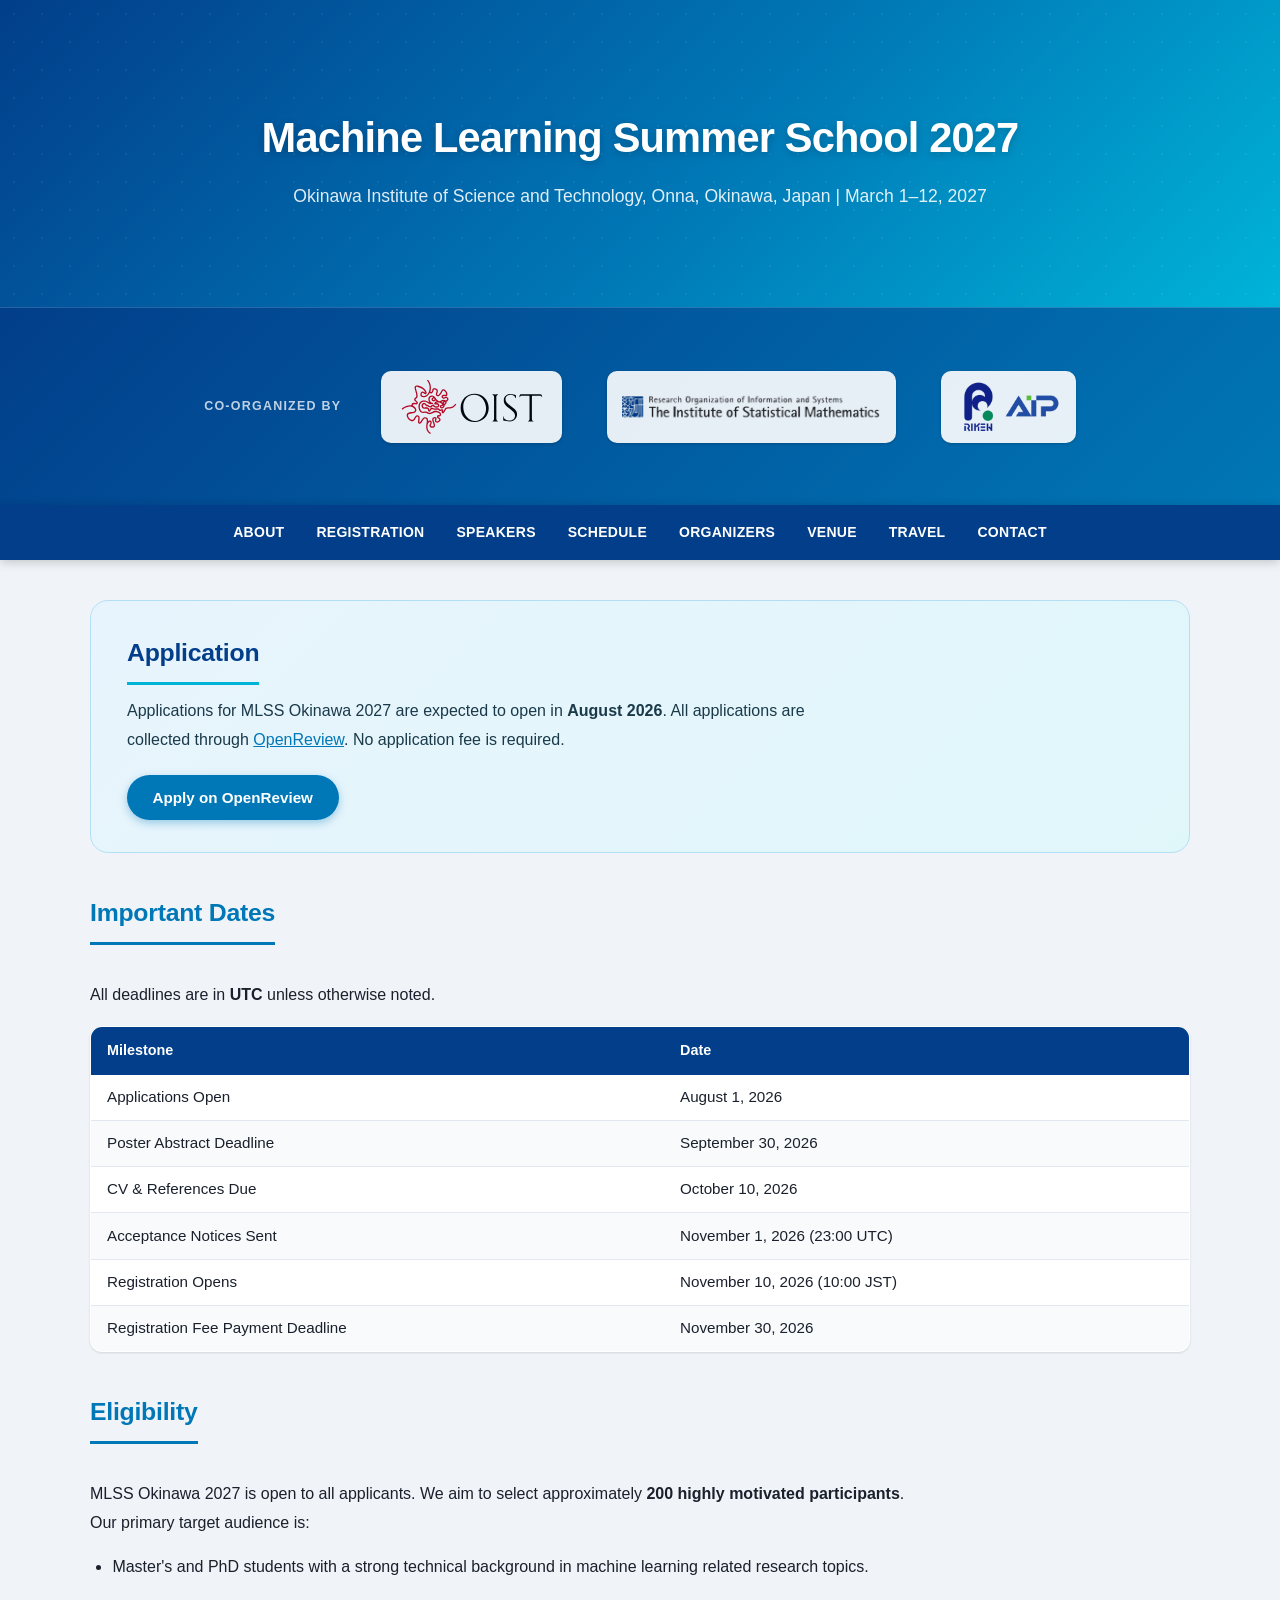
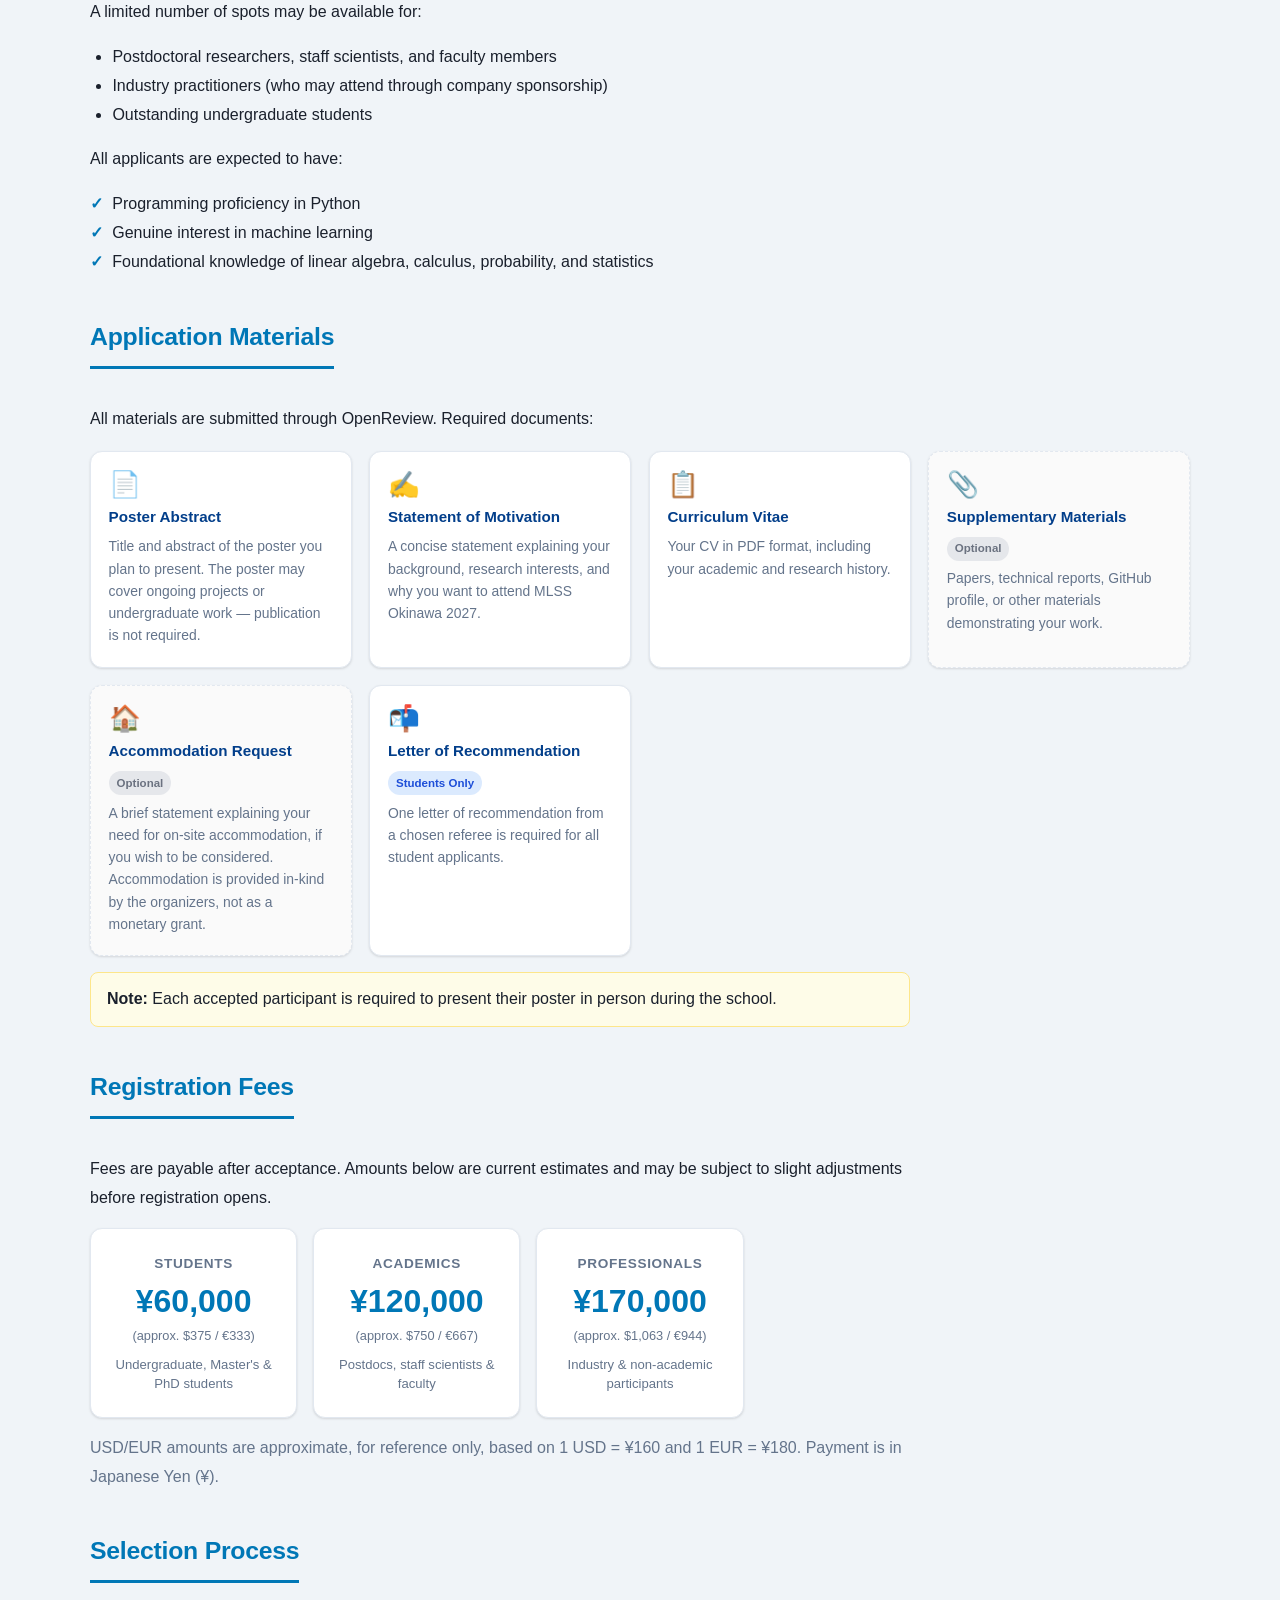
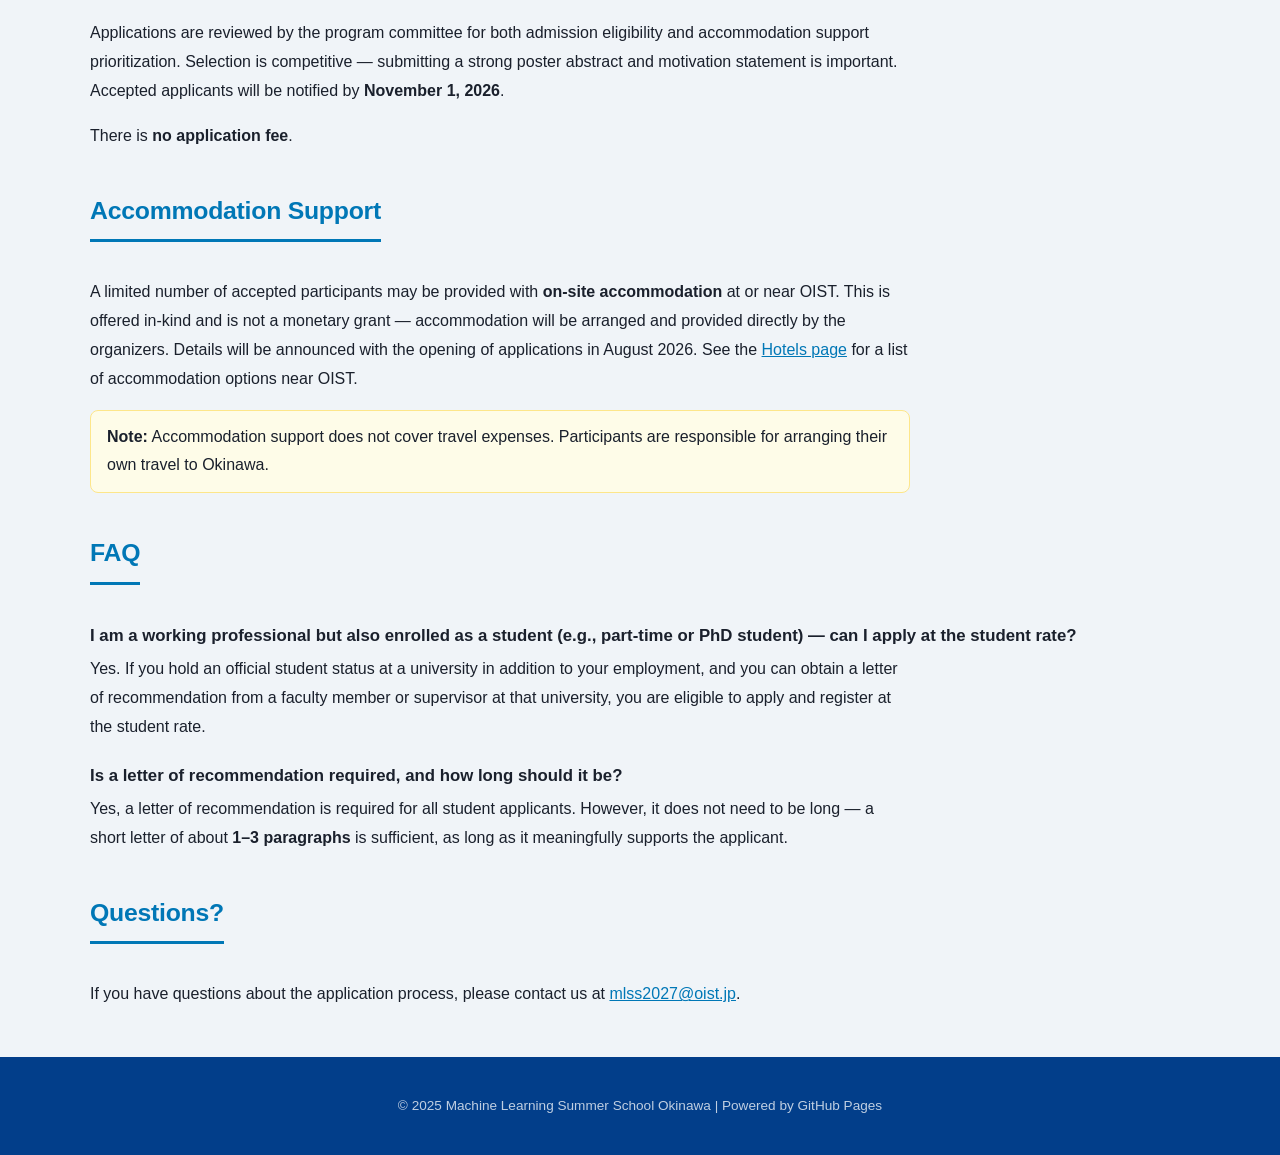
==== application.html @ 157e4ee6 "Link ISM logo/text to English page Point to https://www.ism.ac.jp/index_e.html instead of the JP roo" ====
<!DOCTYPE html>
<html lang="en">
<head>
  <meta charset="UTF-8" />
  <meta name="viewport" content="width=device-width, initial-scale=1.0" />
  <title>Application — Machine Learning Summer School 2027 Okinawa</title>
  <link rel="stylesheet" href="style.css" />
  <link rel="stylesheet" href="application.css" />
  <script defer src="script.js"></script>
</head>
<body>
  <header>
    <div class="container">
      <h1>Machine Learning Summer School 2027</h1>
      <p>Okinawa Institute of Science and Technology, Onna, Okinawa, Japan | March 1–12, 2027</p>
    </div>
  </header>

  <div class="co-org-band">
    <div class="container co-org-inner">
      <span class="co-org-label">Co-organized by</span>
      <div class="co-org-logos">
        <a class="co-org-logo co-org-logo--oist" href="https://www.oist.jp/" target="_blank" rel="noopener noreferrer" aria-label="Okinawa Institute of Science and Technology">
          <span class="co-org-logo-chip">
            <img src="FIG/Logos/OIST-logo-b-RGB.svg" alt="OIST" />
          </span>
        </a>
        <a class="co-org-logo co-org-logo--ism" href="https://www.ism.ac.jp/index_e.html" target="_blank" rel="noopener noreferrer" aria-label="The Institute of Statistical Mathematics">
          <span class="co-org-logo-chip">
            <img src="FIG/Logos/ism-logo-color.png" alt="The Institute of Statistical Mathematics" />
          </span>
        </a>
        <a class="co-org-logo co-org-logo--aip" href="https://aip.riken.jp/?lang=en" target="_blank" rel="noopener noreferrer" aria-label="RIKEN Center for Advanced Intelligence Project">
          <span class="co-org-logo-chip">
            <img src="FIG/Logos/riken-aip-logo-color.jpg" alt="RIKEN AIP" />
          </span>
        </a>
      </div>
    </div>
  </div>

  <nav>
    <div class="nav-inner">
      <ul id="navMenu">
        <li><a href="index.html#about">About</a></li>
        <li><a href="index.html#registration">Registration</a></li>
        <li><a href="index.html#speakers">Speakers</a></li>
        <li><a href="index.html#schedule">Schedule</a></li>
        <li><a href="index.html#organizers">Organizers</a></li>
        <li><a href="index.html#venue">Venue</a></li>
        <li><a href="index.html#travel">Travel</a></li>
        <li><a href="index.html#contact">Contact</a></li>
      </ul>
      <button class="nav-toggle" id="navToggle" aria-label="Toggle navigation" aria-expanded="false">
        <span></span><span></span><span></span>
      </button>
    </div>
  </nav>

  <main>

    <!-- ===== Hero strip ===== -->
    <div class="app-hero container">
      <h2 class="app-page-title">Application</h2>
      <p class="app-subtitle">
        Applications for MLSS Okinawa 2027 are expected to open in <strong>August 2026</strong>.
        All applications are collected through <a href="https://openreview.net/group?id=OIST.jp/2027/MLSS_Okinawa" target="_blank" rel="noopener noreferrer">OpenReview</a>.
        No application fee is required.
      </p>
      <a class="btn-primary"
         href="https://openreview.net/group?id=OIST.jp/2027/MLSS_Okinawa"
         target="_blank" rel="noopener noreferrer">
        Apply on OpenReview
      </a>
    </div>

    <!-- ===== Important Dates ===== -->
    <section class="container app-section">
      <h2>Important Dates</h2>
      <p>All deadlines are in <strong>UTC</strong> unless otherwise noted.</p>
      <table class="app-table">
        <thead>
          <tr><th>Milestone</th><th>Date</th></tr>
        </thead>
        <tbody>
          <tr><td>Applications Open</td><td>August 1, 2026</td></tr>
          <tr><td>Poster Abstract Deadline</td><td>September 30, 2026</td></tr>
          <tr><td>CV &amp; References Due</td><td>October 10, 2026</td></tr>
          <tr><td>Acceptance Notices Sent</td><td>November 1, 2026 (23:00 UTC)</td></tr>
          <tr><td>Registration Opens</td><td>November 10, 2026 (10:00 JST)</td></tr>
          <tr><td>Registration Fee Payment Deadline</td><td>November 30, 2026</td></tr>
        </tbody>
      </table>
    </section>

    <!-- ===== Eligibility ===== -->
    <section class="container app-section">
      <h2>Eligibility</h2>
      <p>
        MLSS Okinawa 2027 is open to all applicants. We aim to select approximately
        <strong>200 highly motivated participants</strong>. Our primary target audience is:
      </p>
      <ul class="app-list">
        <li>Master's and PhD students with a strong technical background in machine learning related research topics.</li>
      </ul>
      <p>
        A limited number of spots may be available for:
      </p>
      <ul class="app-list">
        <li>Postdoctoral researchers, staff scientists, and faculty members</li>
        <li>Industry practitioners (who may attend through company sponsorship)</li>
        <li>Outstanding undergraduate students</li>
      </ul>
      <p>
        All applicants are expected to have:
      </p>
      <ul class="app-list app-list--check">
        <li>Programming proficiency in Python</li>
        <li>Genuine interest in machine learning</li>
        <li>Foundational knowledge of linear algebra, calculus, probability, and statistics</li>
      </ul>
    </section>

    <!-- ===== Required Documents ===== -->
    <section class="container app-section">
      <h2>Application Materials</h2>
      <p>All materials are submitted through OpenReview. Required documents:</p>
      <div class="doc-grid">
        <div class="doc-card">
          <div class="doc-icon">📄</div>
          <h3>Poster Abstract</h3>
          <p>Title and abstract of the poster you plan to present. The poster may cover ongoing projects or undergraduate work — publication is not required.</p>
        </div>
        <div class="doc-card">
          <div class="doc-icon">✍️</div>
          <h3>Statement of Motivation</h3>
          <p>A concise statement explaining your background, research interests, and why you want to attend MLSS Okinawa 2027.</p>
        </div>
        <div class="doc-card">
          <div class="doc-icon">📋</div>
          <h3>Curriculum Vitae</h3>
          <p>Your CV in PDF format, including your academic and research history.</p>
        </div>
        <div class="doc-card doc-card--optional">
          <div class="doc-icon">📎</div>
          <h3>Supplementary Materials <span class="tag-optional">Optional</span></h3>
          <p>Papers, technical reports, GitHub profile, or other materials demonstrating your work.</p>
        </div>
        <div class="doc-card doc-card--optional">
          <div class="doc-icon">🏠</div>
          <h3>Accommodation Request <span class="tag-optional">Optional</span></h3>
          <p>A brief statement explaining your need for on-site accommodation, if you wish to be considered. Accommodation is provided in-kind by the organizers, not as a monetary grant.</p>
        </div>
        <div class="doc-card">
          <div class="doc-icon">📬</div>
          <h3>Letter of Recommendation <span class="tag-student">Students Only</span></h3>
          <p>One letter of recommendation from a chosen referee is required for all student applicants.</p>
        </div>
      </div>
      <p class="app-note">
        <strong>Note:</strong> Each accepted participant is required to present their poster in person during the school.
      </p>
    </section>

    <!-- ===== Registration Fees ===== -->
    <section class="container app-section">
      <h2>Registration Fees</h2>
      <p>Fees are payable after acceptance. Amounts below are current estimates and may be subject to slight adjustments before registration opens.</p>
      <div class="fee-grid">
        <div class="fee-card">
          <div class="fee-category">Students</div>
          <div class="fee-amount">¥60,000</div>
          <div class="fee-approx">(approx. $375 / €333)</div>
          <div class="fee-desc">Undergraduate, Master's &amp; PhD students</div>
        </div>
        <div class="fee-card">
          <div class="fee-category">Academics</div>
          <div class="fee-amount">¥120,000</div>
          <div class="fee-approx">(approx. $750 / €667)</div>
          <div class="fee-desc">Postdocs, staff scientists &amp; faculty</div>
        </div>
        <div class="fee-card">
          <div class="fee-category">Professionals</div>
          <div class="fee-amount">¥170,000</div>
          <div class="fee-approx">(approx. $1,063 / €944)</div>
          <div class="fee-desc">Industry &amp; non-academic participants</div>
        </div>
      </div>
      <p class="fee-note">USD/EUR amounts are approximate, for reference only, based on 1 USD = ¥160 and 1 EUR = ¥180. Payment is in Japanese Yen (¥).</p>
    </section>

    <!-- ===== Selection Process ===== -->
    <section class="container app-section">
      <h2>Selection Process</h2>
      <p>
        Applications are reviewed by the program committee for both admission eligibility and accommodation support prioritization.
        Selection is competitive — submitting a strong poster abstract and motivation statement is important.
        Accepted applicants will be notified by <strong>November 1, 2026</strong>.
      </p>
      <p>
        There is <strong>no application fee</strong>.
      </p>
    </section>

    <!-- ===== Accommodation Support ===== -->
    <section class="container app-section">
      <h2>Accommodation Support</h2>
      <p>
        A limited number of accepted participants may be provided with <strong>on-site accommodation</strong> at or near OIST.
        This is offered in-kind and is not a monetary grant — accommodation will be arranged and provided directly by the organizers.
        Details will be announced with the opening of applications in August 2026.
        See the <a href="hotels.html">Hotels page</a> for a list of accommodation options near OIST.
      </p>
      <p class="app-note">
        <strong>Note:</strong> Accommodation support does not cover travel expenses. Participants are responsible for arranging their own travel to Okinawa.
      </p>
    </section>

    <!-- ===== FAQ ===== -->
    <section class="container app-section">
      <h2>FAQ</h2>
      <div class="faq-item">
        <h3>I am a working professional but also enrolled as a student (e.g., part-time or PhD student) — can I apply at the student rate?</h3>
        <p>
          Yes. If you hold an official student status at a university in addition to your employment, and you can obtain a letter of recommendation from a faculty member or supervisor at that university, you are eligible to apply and register at the student rate.
        </p>
      </div>
      <div class="faq-item">
        <h3>Is a letter of recommendation required, and how long should it be?</h3>
        <p>
          Yes, a letter of recommendation is required for all student applicants. However, it does not need to be long — a short letter of about <strong>1–3 paragraphs</strong> is sufficient, as long as it meaningfully supports the applicant.
        </p>
      </div>
    </section>

    <!-- ===== Contact ===== -->
    <section class="container app-section">
      <h2>Questions?</h2>
      <p>
        If you have questions about the application process, please contact us at
        <a href="mailto:mlss2027@oist.jp">mlss2027@oist.jp</a>.
      </p>
    </section>

  </main>

  <footer>
    <p>© 2025 Machine Learning Summer School Okinawa | Powered by GitHub Pages</p>
  </footer>
</body>
</html>
---- style.css ----
/* =========================
   CSS Custom Properties
   ========================= */
:root {
  --primary:       #0077b6;
  --primary-dark:  #023e8a;
  --primary-light: #00b4d8;
  --accent:        #ade8f4;
  --bg:            #f0f4f8;
  --surface:       #ffffff;
  --text:          #1a202c;
  --text-muted:    #64748b;
  --border:        #e2e8f0;
  --shadow-sm:     0 1px 3px rgba(0,0,0,0.08), 0 1px 2px rgba(0,0,0,0.05);
  --shadow-md:     0 4px 14px rgba(0,0,0,0.10);
  --shadow-lg:     0 12px 32px rgba(0,0,0,0.15);
  --radius-sm:     8px;
  --radius-md:     12px;
  --radius-lg:     18px;
  --nav-h:         52px;
}

/* =========================
   Reset / Base
   ========================= */
*, *::before, *::after { box-sizing: border-box; }

html {
  scroll-behavior: smooth;
  scroll-padding-top: var(--nav-h);
}

body {
  font-family: -apple-system, BlinkMacSystemFont, 'Segoe UI', Roboto,
               'Helvetica Neue', Arial, sans-serif;
  margin: 0;
  background: var(--bg);
  color: var(--text);
  line-height: 1.65;
  font-size: 16px;
}

a { color: var(--primary); }

/* =========================
   Header / Hero
   ========================= */
header {
  background: linear-gradient(135deg, #023e8a 0%, #0077b6 55%, #00b4d8 100%);
  color: white;
  text-align: center;
  padding: 4rem 1.5rem 3.5rem;
  position: relative;
  overflow: hidden;
}

/* subtle dot pattern overlay */
header::before {
  content: '';
  position: absolute;
  inset: 0;
  background-image: radial-gradient(circle, rgba(255,255,255,0.06) 1px, transparent 1px);
  background-size: 28px 28px;
  pointer-events: none;
}

header h1 {
  margin: 0 0 0.6rem;
  font-size: clamp(1.5rem, 4.5vw, 2.6rem);
  font-weight: 800;
  letter-spacing: -0.02em;
  position: relative;
  text-shadow: 0 2px 8px rgba(0,0,0,0.2);
}

header p {
  margin: 0;
  font-size: clamp(0.9rem, 2.2vw, 1.1rem);
  opacity: 0.88;
  position: relative;
  font-weight: 400;
}

/* =========================
   Co-organizer logo band
   ========================= */
.co-org-band {
  background: linear-gradient(135deg, #023e8a 0%, #0077b6 100%);
  padding: 1.4rem 1.5rem;
  border-top: 1px solid rgba(255,255,255,0.15);
}

.co-org-inner {
  display: flex;
  flex-wrap: wrap;
  align-items: center;
  justify-content: center;
  gap: 0.9rem 2.5rem;
}

.co-org-label {
  color: rgba(255,255,255,0.75);
  font-size: 0.78rem;
  text-transform: uppercase;
  letter-spacing: 0.1em;
  font-weight: 700;
  white-space: nowrap;
}

.co-org-logos {
  display: flex;
  align-items: center;
  justify-content: center;
  flex-wrap: wrap;
  gap: 2.2rem 2.8rem;
}

.co-org-logo {
  display: inline-flex;
  align-items: center;
  height: 40px;
  opacity: 0.9;
  transition: opacity 0.2s ease, transform 0.2s ease;
}

.co-org-logo:hover,
.co-org-logo:focus-visible {
  opacity: 1;
  transform: translateY(-2px);
}

.co-org-logo img {
  height: 100%;
  width: auto;
  display: block;
  object-fit: contain;
  filter: drop-shadow(0 1px 2px rgba(0,0,0,0.15));
}

.co-org-logo--oist,
.co-org-logo--ism,
.co-org-logo--aip {
  height: 72px;
}

/* Full-color logos sit on a white chip so they read cleanly against the blue band */
.co-org-logo-chip {
  display: inline-flex;
  align-items: center;
  justify-content: center;
  height: 100%;
  background: #fff;
  border-radius: 10px;
  padding: 6px 14px;
  box-shadow: 0 1px 3px rgba(0,0,0,0.2);
}

.co-org-logo-chip img {
  filter: none;
}

@media (max-width: 640px) {
  .co-org-inner {
    flex-direction: column;
    gap: 0.7rem;
  }
  .co-org-logos {
    width: 100%;
    gap: 1.4rem 1.8rem;
  }
}

/* =========================
   Navigation
   ========================= */
nav {
  background: var(--primary-dark);
  position: sticky;
  top: 0;
  z-index: 200;
  box-shadow: 0 2px 10px rgba(0,0,0,0.2);
  min-height: var(--nav-h);
}

.nav-inner {
  display: flex;
  align-items: center;
  justify-content: center;
  max-width: 1100px;
  margin: 0 auto;
  padding: 0 1rem;
  position: relative;
  min-height: var(--nav-h);
}

nav ul {
  list-style: none;
  padding: 0;
  margin: 0;
  display: flex;
  gap: 0;
}

nav ul li a {
  display: block;
  color: white;
  text-decoration: none;
  font-weight: 600;
  font-size: 0.875rem;
  padding: 1rem 1rem;
  letter-spacing: 0.02em;
  transition: background 0.15s, color 0.15s;
  text-transform: uppercase;
}

nav ul li a:hover {
  background: rgba(255,255,255,0.12);
  color: var(--accent);
}

/* --- Hamburger button --- */
.nav-toggle {
  display: none;
  background: none;
  border: none;
  cursor: pointer;
  padding: 0.6rem 0.5rem;
  position: absolute;
  right: 1rem;
  top: 50%;
  transform: translateY(-50%);
  gap: 5px;
  flex-direction: column;
  align-items: center;
}

.nav-toggle span {
  display: block;
  width: 23px;
  height: 2px;
  background: white;
  border-radius: 2px;
  transition: transform 0.28s ease, opacity 0.2s ease;
}

.nav-toggle span + span { margin-top: 5px; }

.nav-toggle.open span:nth-child(1) { transform: translateY(7px) rotate(45deg); }
.nav-toggle.open span:nth-child(2) { opacity: 0; transform: scaleX(0); }
.nav-toggle.open span:nth-child(3) { transform: translateY(-7px) rotate(-45deg); }

/* =========================
   Container
   ========================= */
.container {
  max-width: 1100px;
  width: 92%;
  margin: 2.5rem auto;
}

/* =========================
   Section Headings
   ========================= */
h2 {
  color: var(--primary);
  font-size: 1.55rem;
  font-weight: 800;
  margin: 0 0 1.25rem;
  padding-bottom: 0.5rem;
  border-bottom: 3px solid var(--primary);
  display: inline-block;
  letter-spacing: -0.01em;
}

/* =========================
   About section
   ========================= */
#about p {
  font-size: 1rem;
  line-height: 1.8;
  max-width: 820px;
  color: var(--text);
}

/* --- YouTube embed --- */
.yt-embed {
  text-align: center;
  margin: 1.75rem 0 0.5rem;
}

.yt-embed a {
  display: inline-block;
  position: relative;
  max-width: 480px;
  width: 100%;
  border-radius: var(--radius-md);
  overflow: hidden;
  box-shadow: var(--shadow-md);
  transition: transform 0.2s ease, box-shadow 0.2s ease;
  text-decoration: none;
}

.yt-embed a:hover {
  transform: scale(1.025);
  box-shadow: var(--shadow-lg);
}

.yt-embed img {
  width: 100%;
  height: auto;
  display: block;
}

.yt-play-btn {
  position: absolute;
  left: 50%;
  top: 50%;
  transform: translate(-50%, -50%);
  width: 72px;
  height: 52px;
  border-radius: 14px;
  background: rgba(0,0,0,0.68);
  display: flex;
  align-items: center;
  justify-content: center;
  transition: background 0.18s;
}

.yt-embed a:hover .yt-play-btn { background: #e00; }

.yt-play-icon {
  width: 0;
  height: 0;
  border-left: 18px solid white;
  border-top: 12px solid transparent;
  border-bottom: 12px solid transparent;
  margin-left: 4px;
}

/* =========================
   Registration
   ========================= */
#registration {
  background: linear-gradient(135deg, #e8f4fd, #e0f7fa);
  border-radius: var(--radius-lg);
  padding: 2rem 2.25rem;
  border: 1px solid #b3dff5;
}

#registration h2 {
  color: var(--primary-dark);
  border-color: var(--primary-light);
}

#registration p {
  font-size: 1rem;
  color: #1a3a4a;
  max-width: 680px;
  margin: 0 0 1.1rem;
}

.btn-primary {
  display: inline-block;
  background: var(--primary);
  color: white;
  text-decoration: none;
  padding: 0.65rem 1.6rem;
  border-radius: 999px;
  font-weight: 700;
  font-size: 0.95rem;
  transition: background 0.15s, transform 0.15s, box-shadow 0.15s;
  box-shadow: 0 3px 8px rgba(0,119,182,0.35);
}

.btn-primary:hover {
  background: var(--primary-dark);
  transform: translateY(-2px);
  box-shadow: 0 6px 16px rgba(0,119,182,0.4);
  color: white;
}

/* =========================
   Speaker / Organizer Cards
   ========================= */
.grid {
  display: grid;
  grid-template-columns: repeat(auto-fill, minmax(175px, 1fr));
  gap: 1.25rem;
}

.card {
  background: var(--surface);
  border-radius: var(--radius-md);
  box-shadow: var(--shadow-sm);
  padding: 1.35rem 0.9rem 1.1rem;
  text-align: center;
  display: flex;
  flex-direction: column;
  align-items: center;
  gap: 0.45rem;
  border: 1px solid var(--border);
  transition: transform 0.2s ease, box-shadow 0.2s ease;
}

.card:hover {
  transform: translateY(-5px);
  box-shadow: var(--shadow-md);
}

.card img {
  width: 110px;
  height: 110px;
  object-fit: cover;
  border-radius: 50%;
  border: 3px solid var(--accent);
  box-shadow: 0 2px 8px rgba(0,119,182,0.18);
}

.card h3 {
  margin: 0.25rem 0 0;
  font-size: 0.92rem;
  font-weight: 700;
  line-height: 1.3;
}

.card h3 a {
  color: var(--primary);
  text-decoration: none;
}

.card h3 a:hover { text-decoration: underline; }

.card p {
  margin: 0;
  font-size: 0.8rem;
  color: var(--text-muted);
  line-height: 1.4;
}

/* =========================
   Venue / Contact
   ========================= */
#venue p, #contact p { font-size: 1rem; line-height: 1.8; }
#venue a, #contact a  { color: var(--primary); font-weight: 600; }

/* =========================
   Travel Section
   ========================= */
#travel h3 {
  color: var(--primary-dark);
  font-size: 1.1rem;
  font-weight: 700;
  margin: 1.75rem 0 0.5rem;
}

#travel p, #travel ul, #travel li {
  font-size: 1rem;
  line-height: 1.8;
}

#travel ul {
  padding-left: 1.4rem;
  margin: 0.5rem 0 0;
}

.map-wrap {
  margin: 1rem 0 1.5rem;
  border-radius: var(--radius-md);
  overflow: hidden;
  box-shadow: var(--shadow-md);
  border: 1px solid var(--border);
}

.travel-img {
  display: block;
  max-width: 560px;
  width: 100%;
  border-radius: var(--radius-md);
  box-shadow: var(--shadow-sm);
  margin: 1rem auto;
}

.travel-img--small {
  max-width: 280px;
  margin: 1rem 0;
}

.travel-img-grid {
  display: grid;
  grid-template-columns: repeat(2, 1fr);
  gap: 1rem;
  margin: 1rem 0 1.5rem;
  max-width: 720px;
}

.travel-img-grid figure {
  margin: 0;
  border-radius: var(--radius-md);
  overflow: hidden;
  box-shadow: var(--shadow-sm);
  border: 1px solid var(--border);
  background: var(--surface);
}

.travel-img-grid figure img {
  width: 100%;
  height: 180px;
  object-fit: cover;
  display: block;
}

.travel-img-grid figcaption {
  padding: 0.45rem 0.75rem;
  font-size: 0.82rem;
  color: var(--text-muted);
  font-weight: 600;
  text-align: center;
}

@media (max-width: 768px) {
  .travel-img-grid { grid-template-columns: repeat(2, 1fr); }
  .travel-img--small { max-width: 100%; }
  .travel-img { max-width: 100%; }
}

@media (max-width: 480px) {
  .travel-img-grid { grid-template-columns: 1fr; }
}

/* =========================
   Footer
   ========================= */
footer {
  text-align: center;
  padding: 1.5rem 1rem;
  background: var(--primary-dark);
  color: rgba(255,255,255,0.75);
  font-size: 0.85rem;
  margin-top: 3rem;
}

/* =========================
   Schedule Table
   ========================= */
.schedule-wrap {
  margin-top: 1.25rem;
  background: white;
  border-radius: var(--radius-md);
  box-shadow: var(--shadow-sm);
  overflow: auto;
  border: 1px solid var(--border);
}

.schedule-table {
  border-collapse: separate;
  border-spacing: 0;
  min-width: 1100px;
  width: max-content;
  background: #fff;
}

.schedule-table thead th {
  position: sticky;
  top: 0;
  z-index: 3;
  background: #f1f5f9;
  border-bottom: 2px solid var(--border);
  padding: 10px 12px;
  font-size: 13px;
  font-weight: 800;
  white-space: nowrap;
  text-align: left;
  color: var(--primary-dark);
}

.schedule-table thead th:first-child {
  left: 0;
  z-index: 4;
  border-right: 1px solid var(--border);
}

.schedule-table tbody th.time {
  position: sticky;
  left: 0;
  z-index: 2;
  background: #f8fafc;
  border-right: 1px solid var(--border);
  border-bottom: 1px solid var(--border);
  padding: 10px 12px;
  font-size: 12px;
  font-weight: 700;
  color: var(--text-muted);
  white-space: nowrap;
  text-align: left;
}

.schedule-table td {
  border-bottom: 1px solid var(--border);
  border-right: 1px solid var(--border);
  padding: 8px;
  vertical-align: top;
  background: #f9fafb;
  min-width: 210px;
  max-width: 210px;
}

.schedule-table tr td:last-child,
.schedule-table thead tr th:last-child { border-right: none; }

/* Session box */
.session {
  border-radius: var(--radius-sm);
  padding: 10px;
  background: var(--surface);
  border: 1px solid var(--border);
  cursor: pointer;
  transition: transform 0.08s ease, box-shadow 0.08s ease;
  min-height: 64px;
  display: flex;
  flex-direction: column;
  gap: 4px;
}

.session:hover {
  transform: translateY(-2px);
  box-shadow: 0 5px 14px rgba(0,0,0,0.09);
}

.session .speaker {
  margin: 0;
  font-size: 13px;
  font-weight: 800;
  line-height: 1.25;
  color: var(--primary-dark);
}

.session .title {
  margin: 0;
  font-size: 12px;
  line-height: 1.35;
  color: var(--text-muted);
}

.session .hint {
  margin-top: 5px;
  font-size: 11px;
  color: var(--primary-light);
  font-style: italic;
}

.session.break {
  background: #eff6ff;
  border-color: #bfdbfe;
  cursor: default;
  box-shadow: none;
}
.session.break:hover { transform: none; box-shadow: none; }

.session.event {
  background: #fefce8;
  border-color: #fde68a;
}

.session.empty {
  background: #f9fafb;
  border: 1px solid #f1f5f9;
  box-shadow: none;
  cursor: default;
  display: flex;
  align-items: center;
  justify-content: center;
  font-weight: 600;
  font-size: 0.82rem;
  color: var(--text-muted);
}
.session.empty:hover { transform: none; box-shadow: none; }

/* =========================
   Modal
   ========================= */
.modal-backdrop {
  position: fixed;
  inset: 0;
  background: rgba(0,0,0,0.5);
  display: none;
  align-items: center;
  justify-content: center;
  padding: 16px;
  z-index: 9999;
}

.modal {
  width: min(820px, 100%);
  background: white;
  border-radius: var(--radius-lg);
  box-shadow: var(--shadow-lg);
  overflow: hidden;
}

.modal-header {
  padding: 16px 20px;
  border-bottom: 1px solid var(--border);
  background: #f8fafc;
  display: flex;
  justify-content: space-between;
  gap: 12px;
  align-items: flex-start;
}

.modal-title {
  margin: 0;
  font-size: 15px;
  font-weight: 800;
  color: var(--primary-dark);
}

.modal-sub {
  margin: 5px 0 0;
  font-size: 12px;
  color: var(--text-muted);
}

.modal-close {
  border: 1px solid var(--border);
  background: white;
  border-radius: 999px;
  padding: 6px 14px;
  cursor: pointer;
  font-weight: 700;
  font-size: 13px;
  color: var(--text);
  transition: background 0.15s;
  white-space: nowrap;
  flex-shrink: 0;
}
.modal-close:hover { background: #f3f4f6; }

.modal-body {
  padding: 18px 20px 24px;
  font-size: 14px;
  line-height: 1.8;
  white-space: pre-wrap;
  color: #222;
}

/* =========================
   Mobile (≤768px)
   ========================= */
@media (max-width: 768px) {
  header { padding: 2.75rem 1.25rem 2.25rem; }

  /* show hamburger */
  .nav-toggle { display: flex; }

  .nav-inner { justify-content: flex-start; }

  nav ul {
    display: none;
    flex-direction: column;
    width: 100%;
    background: var(--primary-dark);
    border-top: 1px solid rgba(255,255,255,0.12);
    padding: 0.4rem 0;
  }

  nav ul.open { display: flex; }

  nav ul li a {
    padding: 0.9rem 1.5rem;
    font-size: 0.95rem;
    text-transform: none;
  }

  .container { width: 95%; margin: 1.75rem auto; }

  .grid { grid-template-columns: repeat(2, 1fr); gap: 0.75rem; }

  .card { padding: 1rem 0.6rem 0.85rem; }
  .card img { width: 80px; height: 80px; }
  .card h3 { font-size: 0.82rem; }
  .card p  { font-size: 0.72rem; }

  #registration { padding: 1.5rem 1.25rem; }

  h2 { font-size: 1.3rem; }

  .schedule-table td { min-width: 160px; max-width: 160px; }
}

@media (max-width: 420px) {
  .grid { grid-template-columns: repeat(2, 1fr); gap: 0.6rem; }
  .card img { width: 70px; height: 70px; }
}

/* =========================
   Scam Warning Banner
   ========================= */
.scam-warning {
  display: flex;
  gap: 1rem;
  align-items: flex-start;
  background: #fff5f5;
  border: 2px solid #e53e3e;
  border-left: 6px solid #e53e3e;
  border-radius: var(--radius-sm);
  padding: 1.1rem 1.3rem;
  margin: 1.5rem 0 2rem;
}
.scam-warning__icon {
  font-size: 1.6rem;
  line-height: 1;
  flex-shrink: 0;
}
.scam-warning__body strong {
  display: block;
  color: #c53030;
  font-size: 1rem;
  margin-bottom: 0.35rem;
}
.scam-warning__body p {
  margin: 0;
  color: #2d3748;
  font-size: 0.92rem;
  line-height: 1.6;
}
---- application.css ----
/* =========================
   Application Page Styles
   ========================= */

/* Hero strip */
.app-hero {
  background: linear-gradient(135deg, #e8f4fd, #e0f7fa);
  border-radius: var(--radius-lg);
  padding: 2rem 2.25rem;
  border: 1px solid #b3dff5;
  margin-top: 2.5rem;
}

.app-page-title {
  color: var(--primary-dark);
  border-color: var(--primary-light);
  margin-bottom: 0.75rem;
}

.app-subtitle {
  font-size: 1rem;
  color: #1a3a4a;
  max-width: 720px;
  margin: 0 0 1.25rem;
  line-height: 1.8;
}

/* Section spacing */
.app-section {
  margin-top: 2.5rem;
}

.app-section p {
  font-size: 1rem;
  line-height: 1.8;
  max-width: 820px;
}

/* Lists */
.app-list {
  font-size: 1rem;
  line-height: 1.8;
  padding-left: 1.4rem;
  margin: 0.4rem 0 0.9rem;
}

.app-list--check {
  list-style: none;
  padding-left: 0;
}

.app-list--check li::before {
  content: "✓ ";
  color: var(--primary);
  font-weight: 700;
  margin-right: 0.3rem;
}

/* Dates table */
.app-table {
  width: 100%;
  border-collapse: collapse;
  margin-top: 1rem;
  background: var(--surface);
  border-radius: var(--radius-md);
  overflow: hidden;
  box-shadow: var(--shadow-sm);
  border: 1px solid var(--border);
}

.app-table thead th {
  background: var(--primary-dark);
  color: white;
  padding: 0.75rem 1rem;
  text-align: left;
  font-size: 0.9rem;
  font-weight: 700;
}

.app-table tbody tr:nth-child(even) td {
  background: #f8fafc;
}

.app-table tbody td {
  padding: 0.7rem 1rem;
  font-size: 0.95rem;
  border-bottom: 1px solid var(--border);
  line-height: 1.5;
}

.app-table tbody tr:last-child td {
  border-bottom: none;
}

/* Document cards */
.doc-grid {
  display: grid;
  grid-template-columns: repeat(auto-fill, minmax(260px, 1fr));
  gap: 1.1rem;
  margin: 1.1rem 0 1rem;
}

.doc-card {
  background: var(--surface);
  border: 1px solid var(--border);
  border-radius: var(--radius-md);
  padding: 1.25rem 1.1rem;
  box-shadow: var(--shadow-sm);
  display: flex;
  flex-direction: column;
  gap: 0.4rem;
}

.doc-card--optional {
  border-style: dashed;
  background: #fafafa;
}

.doc-icon {
  font-size: 1.6rem;
  line-height: 1;
}

.doc-card h3 {
  margin: 0;
  font-size: 0.95rem;
  font-weight: 700;
  color: var(--primary-dark);
  display: flex;
  align-items: center;
  gap: 0.5rem;
  flex-wrap: wrap;
}

.doc-card p {
  margin: 0;
  font-size: 0.87rem;
  color: var(--text-muted);
  line-height: 1.6;
}

.tag-optional,
.tag-student {
  font-size: 0.72rem;
  font-weight: 700;
  padding: 0.15rem 0.5rem;
  border-radius: 999px;
  white-space: nowrap;
}

.tag-optional {
  background: #e5e7eb;
  color: #6b7280;
}

.tag-student {
  background: #dbeafe;
  color: #1d4ed8;
}

/* FAQ */
.faq-item {
  margin-bottom: 1.25rem;
}

.faq-item h3 {
  font-size: 1.05rem;
  margin-bottom: 0.35rem;
}

.faq-item p {
  font-size: 1rem;
  line-height: 1.8;
  max-width: 820px;
  margin: 0;
}

/* Note callout */
.app-note {
  background: #fefce8;
  border: 1px solid #fde68a;
  border-radius: var(--radius-sm);
  padding: 0.75rem 1rem;
  font-size: 0.9rem;
  line-height: 1.6;
  margin-top: 0.5rem;
}

/* Fee cards */
.fee-grid {
  display: grid;
  grid-template-columns: repeat(auto-fill, minmax(200px, 1fr));
  gap: 1rem;
  margin: 1rem 0;
}

.fee-card {
  background: var(--surface);
  border: 1px solid var(--border);
  border-radius: var(--radius-md);
  padding: 1.5rem 1rem;
  text-align: center;
  box-shadow: var(--shadow-sm);
  transition: transform 0.2s ease, box-shadow 0.2s ease;
}

.fee-card:hover {
  transform: translateY(-4px);
  box-shadow: var(--shadow-md);
}

.fee-category {
  font-size: 0.85rem;
  font-weight: 700;
  text-transform: uppercase;
  letter-spacing: 0.05em;
  color: var(--text-muted);
  margin-bottom: 0.5rem;
}

.fee-amount {
  font-size: 2rem;
  font-weight: 800;
  color: var(--primary);
  line-height: 1.1;
  margin-bottom: 0.4rem;
}

.fee-approx {
  font-size: 0.8rem;
  color: var(--text-muted);
  margin-bottom: 0.6rem;
}

.fee-desc {
  font-size: 0.82rem;
  color: var(--text-muted);
  line-height: 1.4;
}

.fee-note {
  font-size: 0.8rem;
  color: var(--text-muted);
  margin-top: 0.75rem;
}

/* Mobile */
@media (max-width: 768px) {
  .app-hero { padding: 1.5rem 1.25rem; }
  .doc-grid { grid-template-columns: 1fr; }
  .fee-grid  { grid-template-columns: 1fr; }
  .app-table { font-size: 0.88rem; }
  .app-table thead th,
  .app-table tbody td { padding: 0.6rem 0.75rem; }
}
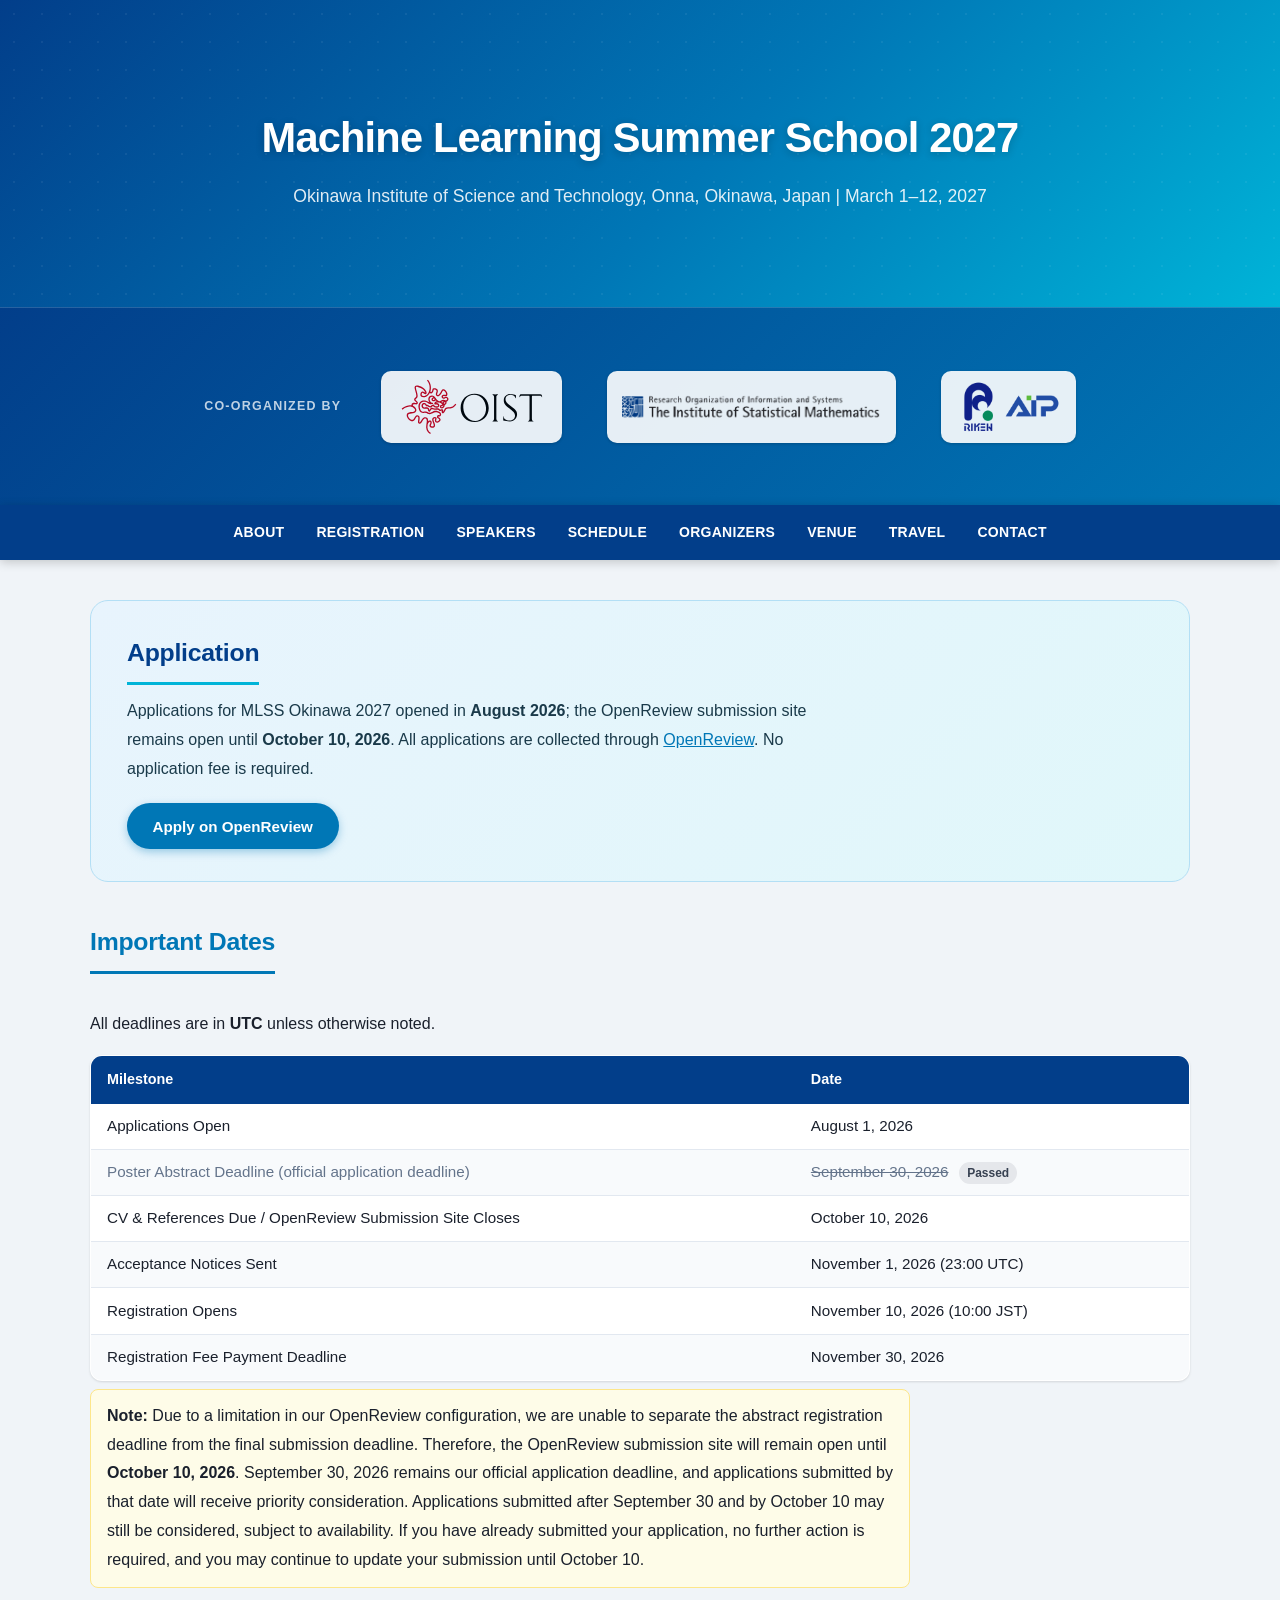
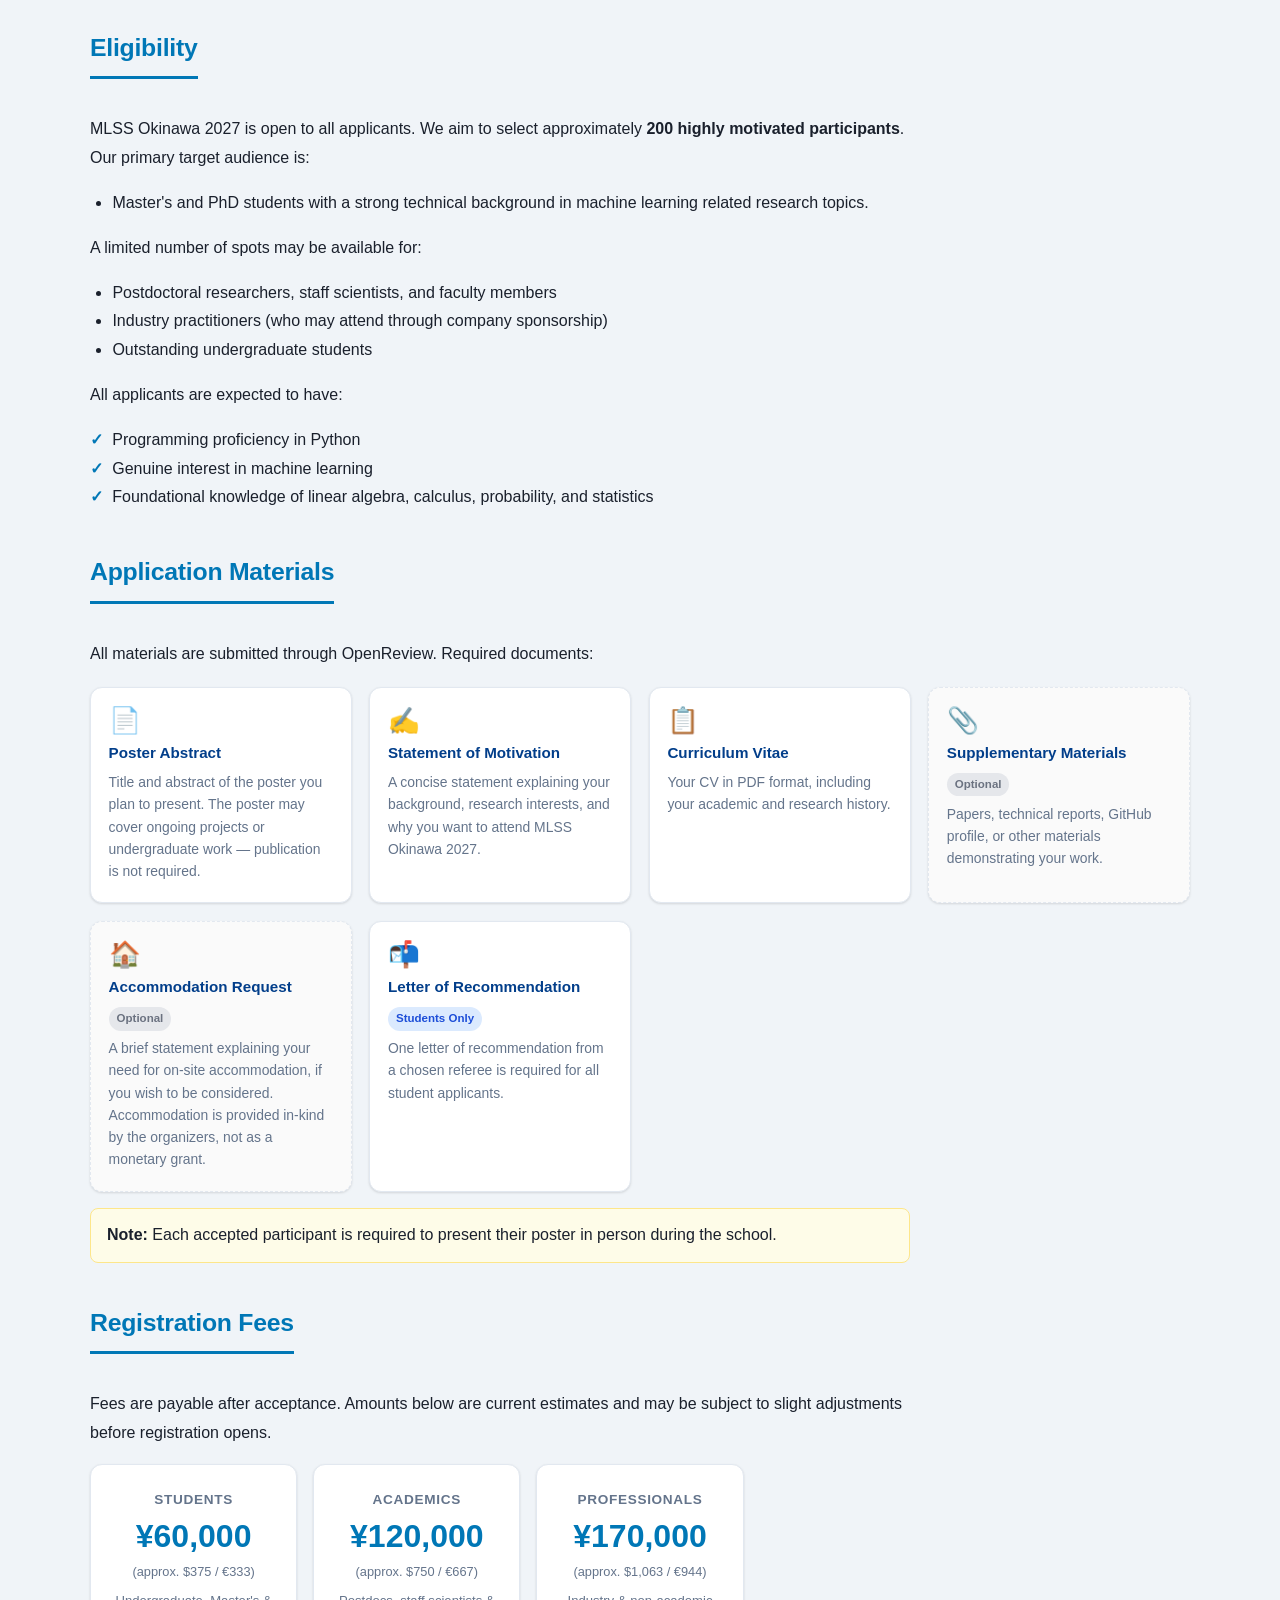
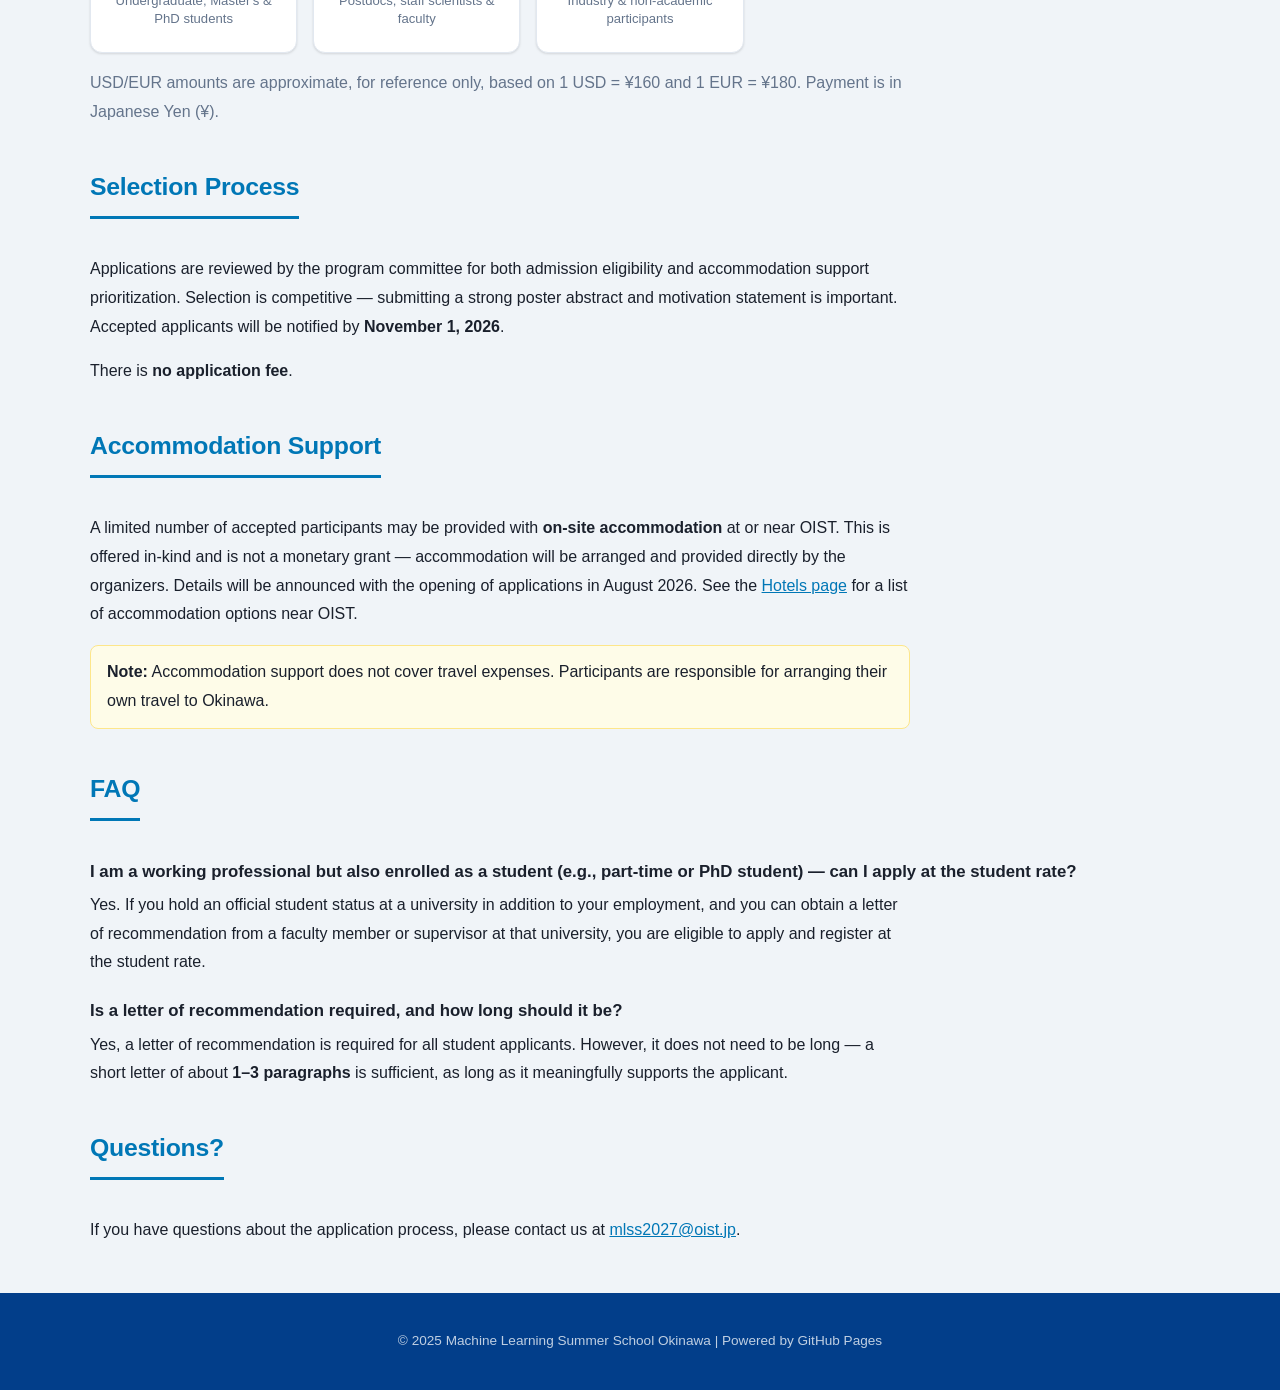
==== commit 16b9d047: "Update application important dates: mark poster abstract deadline as passed, note OpenReview open un" ====
--- a/application.html
+++ b/application.html
@@ -63,7 +63,7 @@
     <div class="app-hero container">
       <h2 class="app-page-title">Application</h2>
       <p class="app-subtitle">
-        Applications for MLSS Okinawa 2027 are expected to open in <strong>August 2026</strong>.
+        Applications for MLSS Okinawa 2027 opened in <strong>August 2026</strong>; the OpenReview submission site remains open until <strong>October 10, 2026</strong>.
         All applications are collected through <a href="https://openreview.net/group?id=OIST.jp/2027/MLSS_Okinawa" target="_blank" rel="noopener noreferrer">OpenReview</a>.
         No application fee is required.
       </p>
@@ -84,13 +84,20 @@
         </thead>
         <tbody>
           <tr><td>Applications Open</td><td>August 1, 2026</td></tr>
-          <tr><td>Poster Abstract Deadline</td><td>September 30, 2026</td></tr>
-          <tr><td>CV &amp; References Due</td><td>October 10, 2026</td></tr>
+          <tr class="date-passed"><td>Poster Abstract Deadline (official application deadline)</td><td><s>September 30, 2026</s> <span class="passed-badge">Passed</span></td></tr>
+          <tr><td>CV &amp; References Due / OpenReview Submission Site Closes</td><td>October 10, 2026</td></tr>
           <tr><td>Acceptance Notices Sent</td><td>November 1, 2026 (23:00 UTC)</td></tr>
           <tr><td>Registration Opens</td><td>November 10, 2026 (10:00 JST)</td></tr>
           <tr><td>Registration Fee Payment Deadline</td><td>November 30, 2026</td></tr>
         </tbody>
       </table>
+      <p class="app-note">
+        <strong>Note:</strong> Due to a limitation in our OpenReview configuration, we are unable to separate the abstract registration deadline from the final submission deadline.
+        Therefore, the OpenReview submission site will remain open until <strong>October 10, 2026</strong>.
+        September 30, 2026 remains our official application deadline, and applications submitted by that date will receive priority consideration.
+        Applications submitted after September 30 and by October 10 may still be considered, subject to availability.
+        If you have already submitted your application, no further action is required, and you may continue to update your submission until October 10.
+      </p>
     </section>
 
     <!-- ===== Eligibility ===== -->
--- a/application.css
+++ b/application.css
@@ -186,6 +186,23 @@
   margin-top: 0.5rem;
 }
 
+/* Passed deadline row */
+.date-passed td {
+  color: var(--text-muted, #6b7280);
+}
+
+.passed-badge {
+  display: inline-block;
+  margin-left: 0.4rem;
+  padding: 0.1rem 0.5rem;
+  border-radius: 999px;
+  background: #e5e7eb;
+  color: #374151;
+  font-size: 0.75rem;
+  font-weight: 600;
+  vertical-align: middle;
+}
+
 /* Fee cards */
 .fee-grid {
   display: grid;
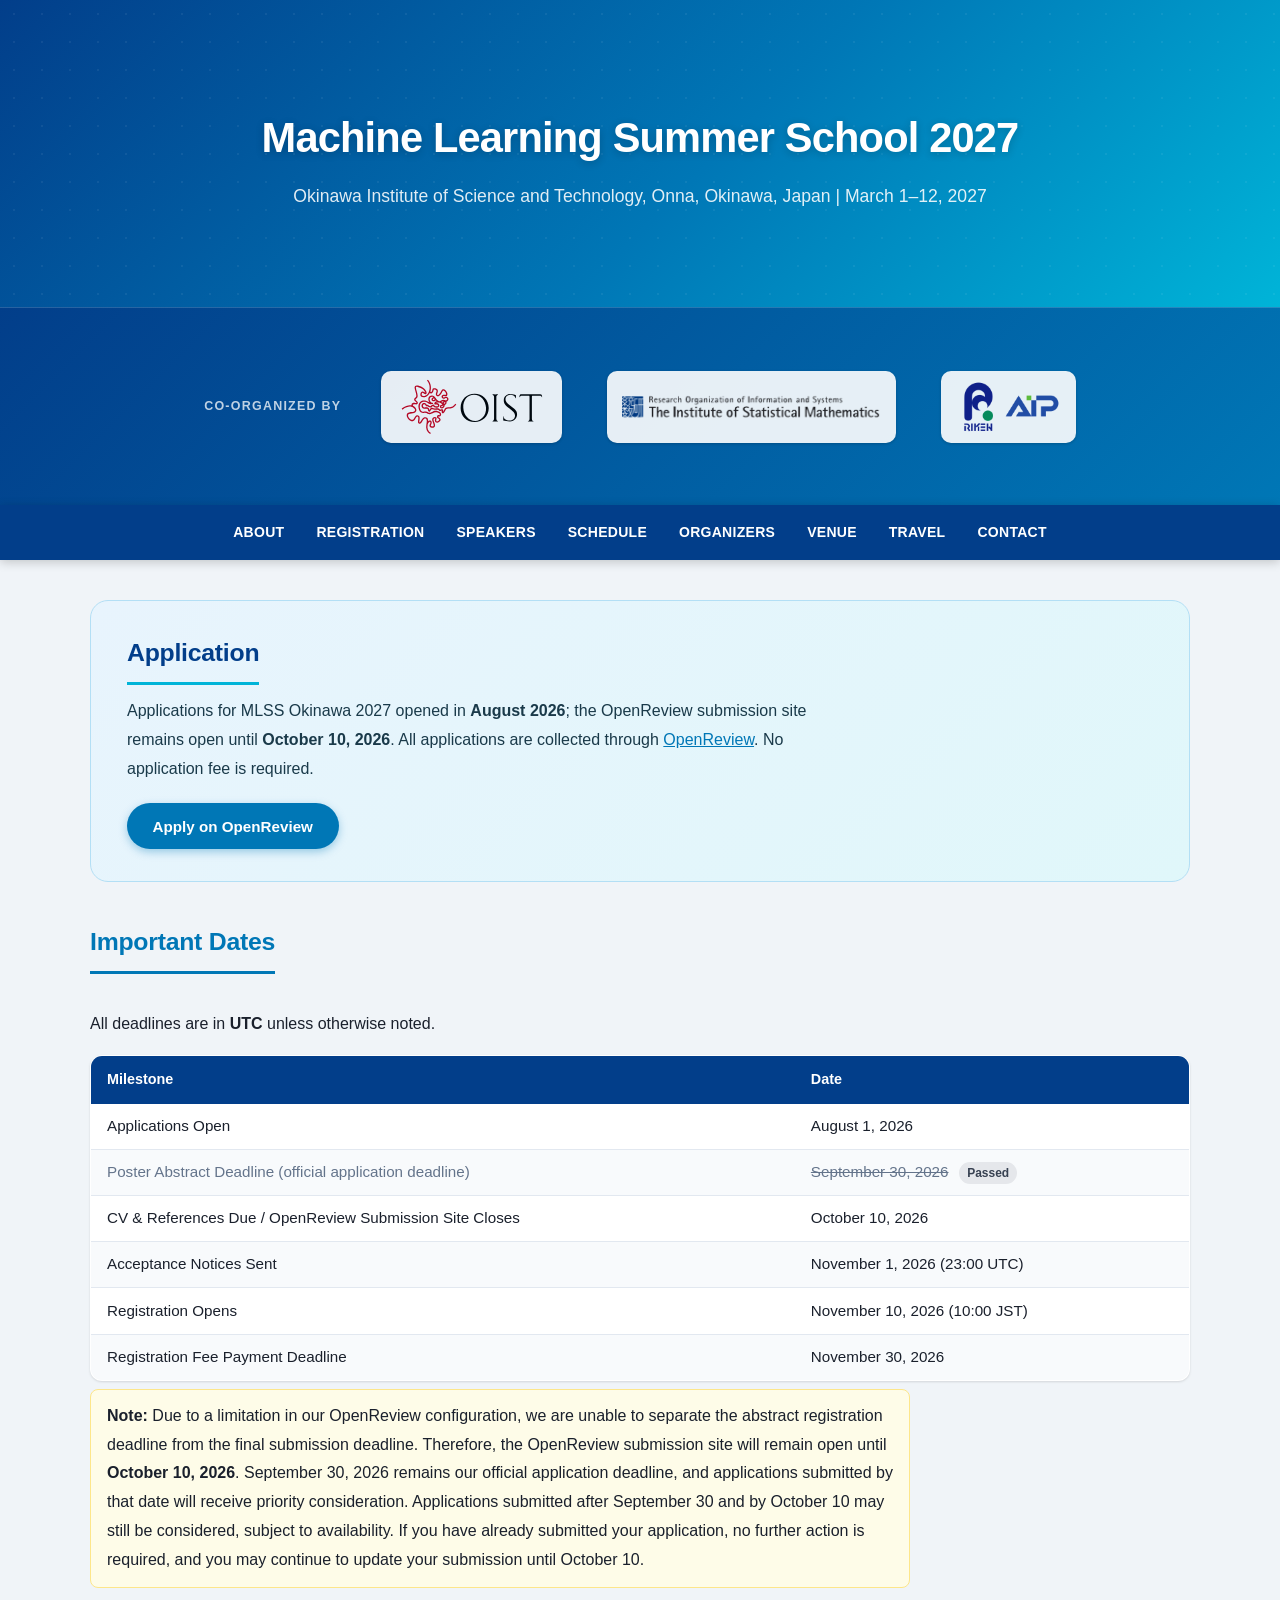
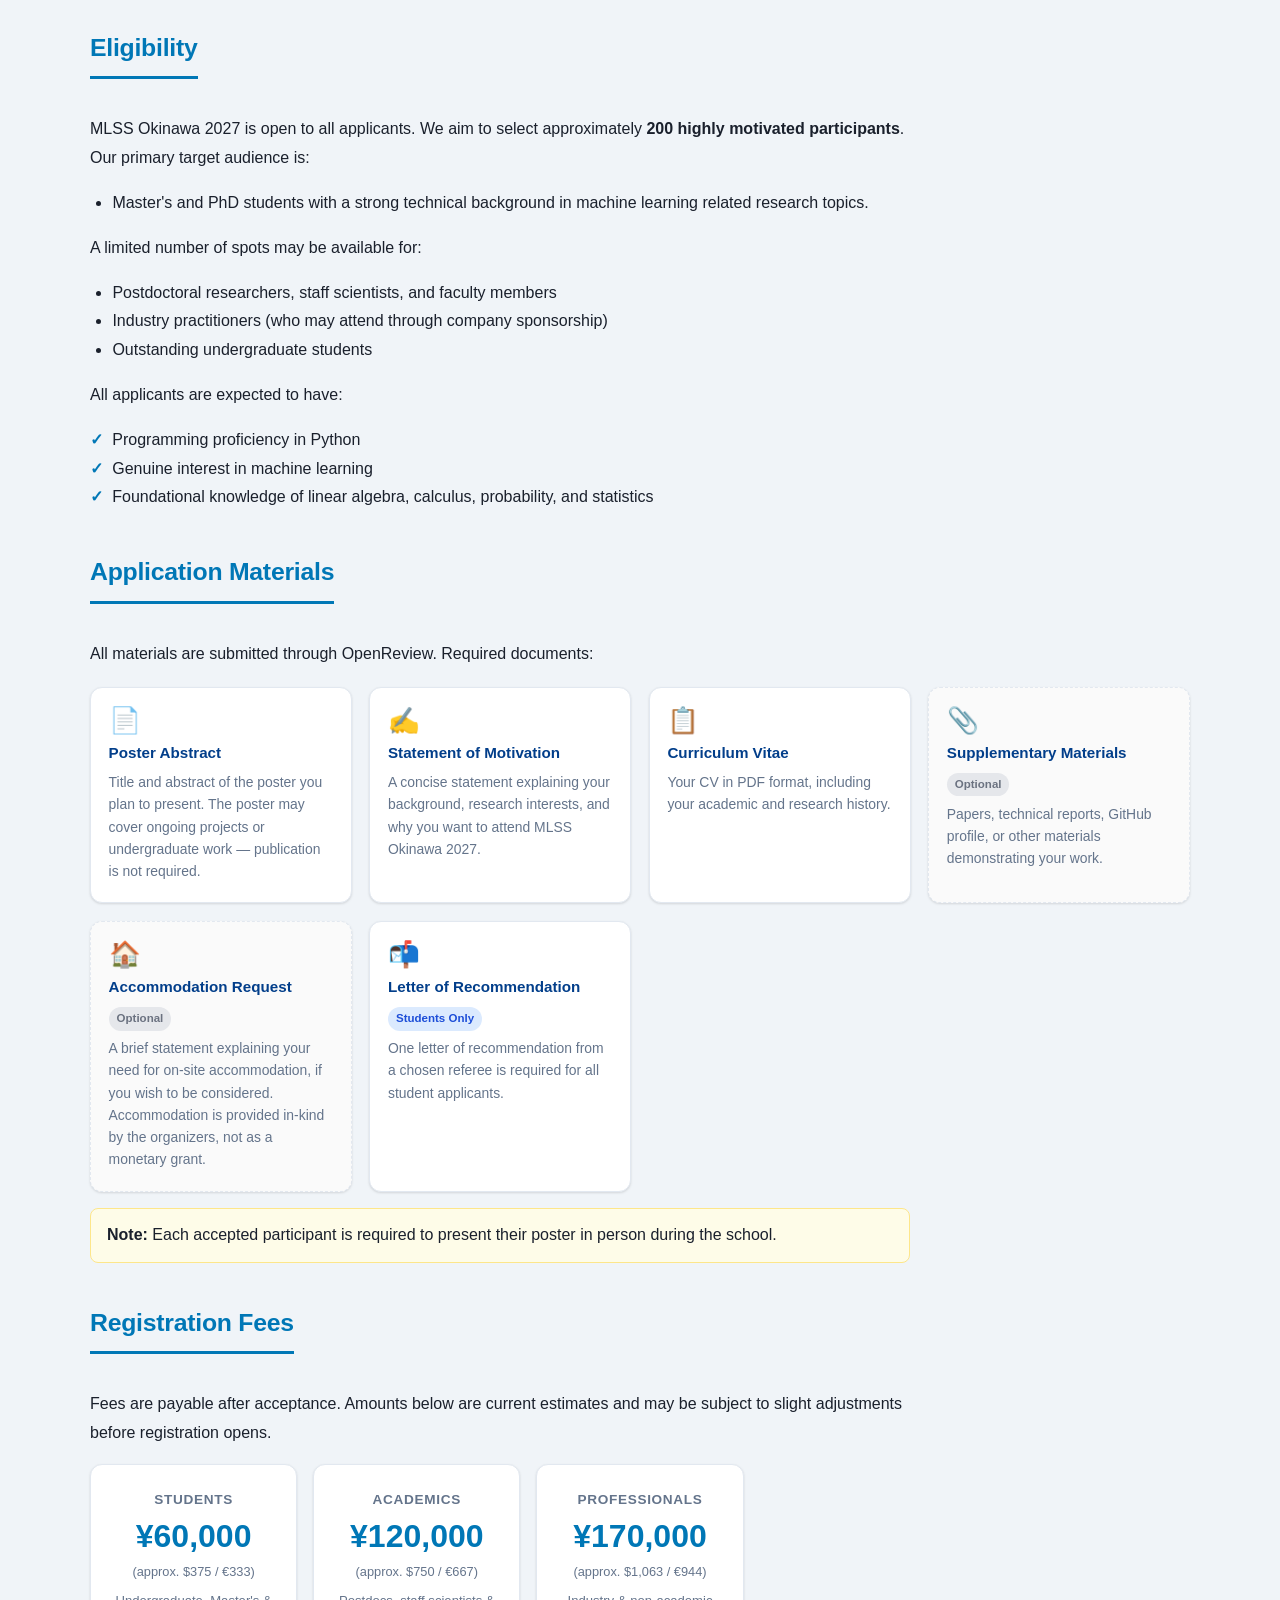
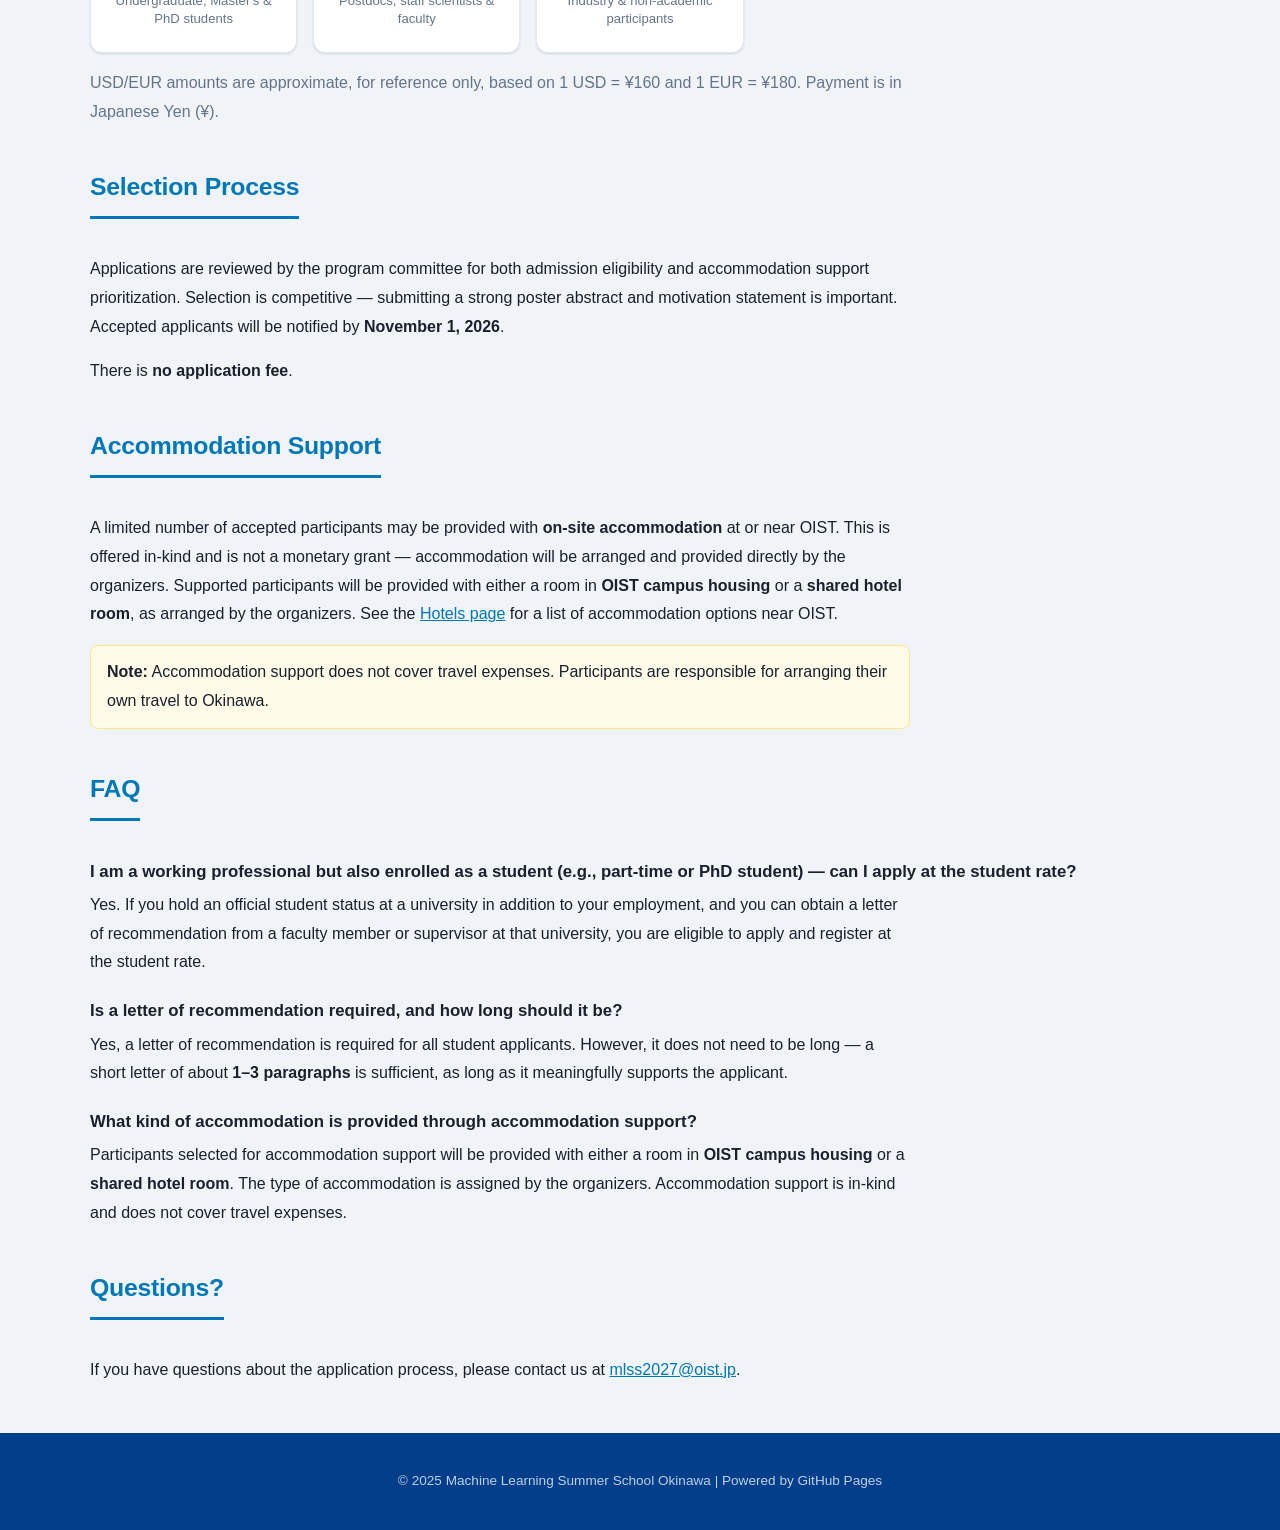
==== commit 18fd8b31: "Describe accommodation support (OIST campus housing or shared hotel room) in FAQ and accommodation s" ====
--- a/application.html
+++ b/application.html
@@ -215,7 +215,7 @@
       <p>
         A limited number of accepted participants may be provided with <strong>on-site accommodation</strong> at or near OIST.
         This is offered in-kind and is not a monetary grant — accommodation will be arranged and provided directly by the organizers.
-        Details will be announced with the opening of applications in August 2026.
+        Supported participants will be provided with either a room in <strong>OIST campus housing</strong> or a <strong>shared hotel room</strong>, as arranged by the organizers.
         See the <a href="hotels.html">Hotels page</a> for a list of accommodation options near OIST.
       </p>
       <p class="app-note">
@@ -238,6 +238,12 @@
           Yes, a letter of recommendation is required for all student applicants. However, it does not need to be long — a short letter of about <strong>1–3 paragraphs</strong> is sufficient, as long as it meaningfully supports the applicant.
         </p>
       </div>
+      <div class="faq-item">
+        <h3>What kind of accommodation is provided through accommodation support?</h3>
+        <p>
+          Participants selected for accommodation support will be provided with either a room in <strong>OIST campus housing</strong> or a <strong>shared hotel room</strong>. The type of accommodation is assigned by the organizers. Accommodation support is in-kind and does not cover travel expenses.
+        </p>
+      </div>
     </section>
 
     <!-- ===== Contact ===== -->
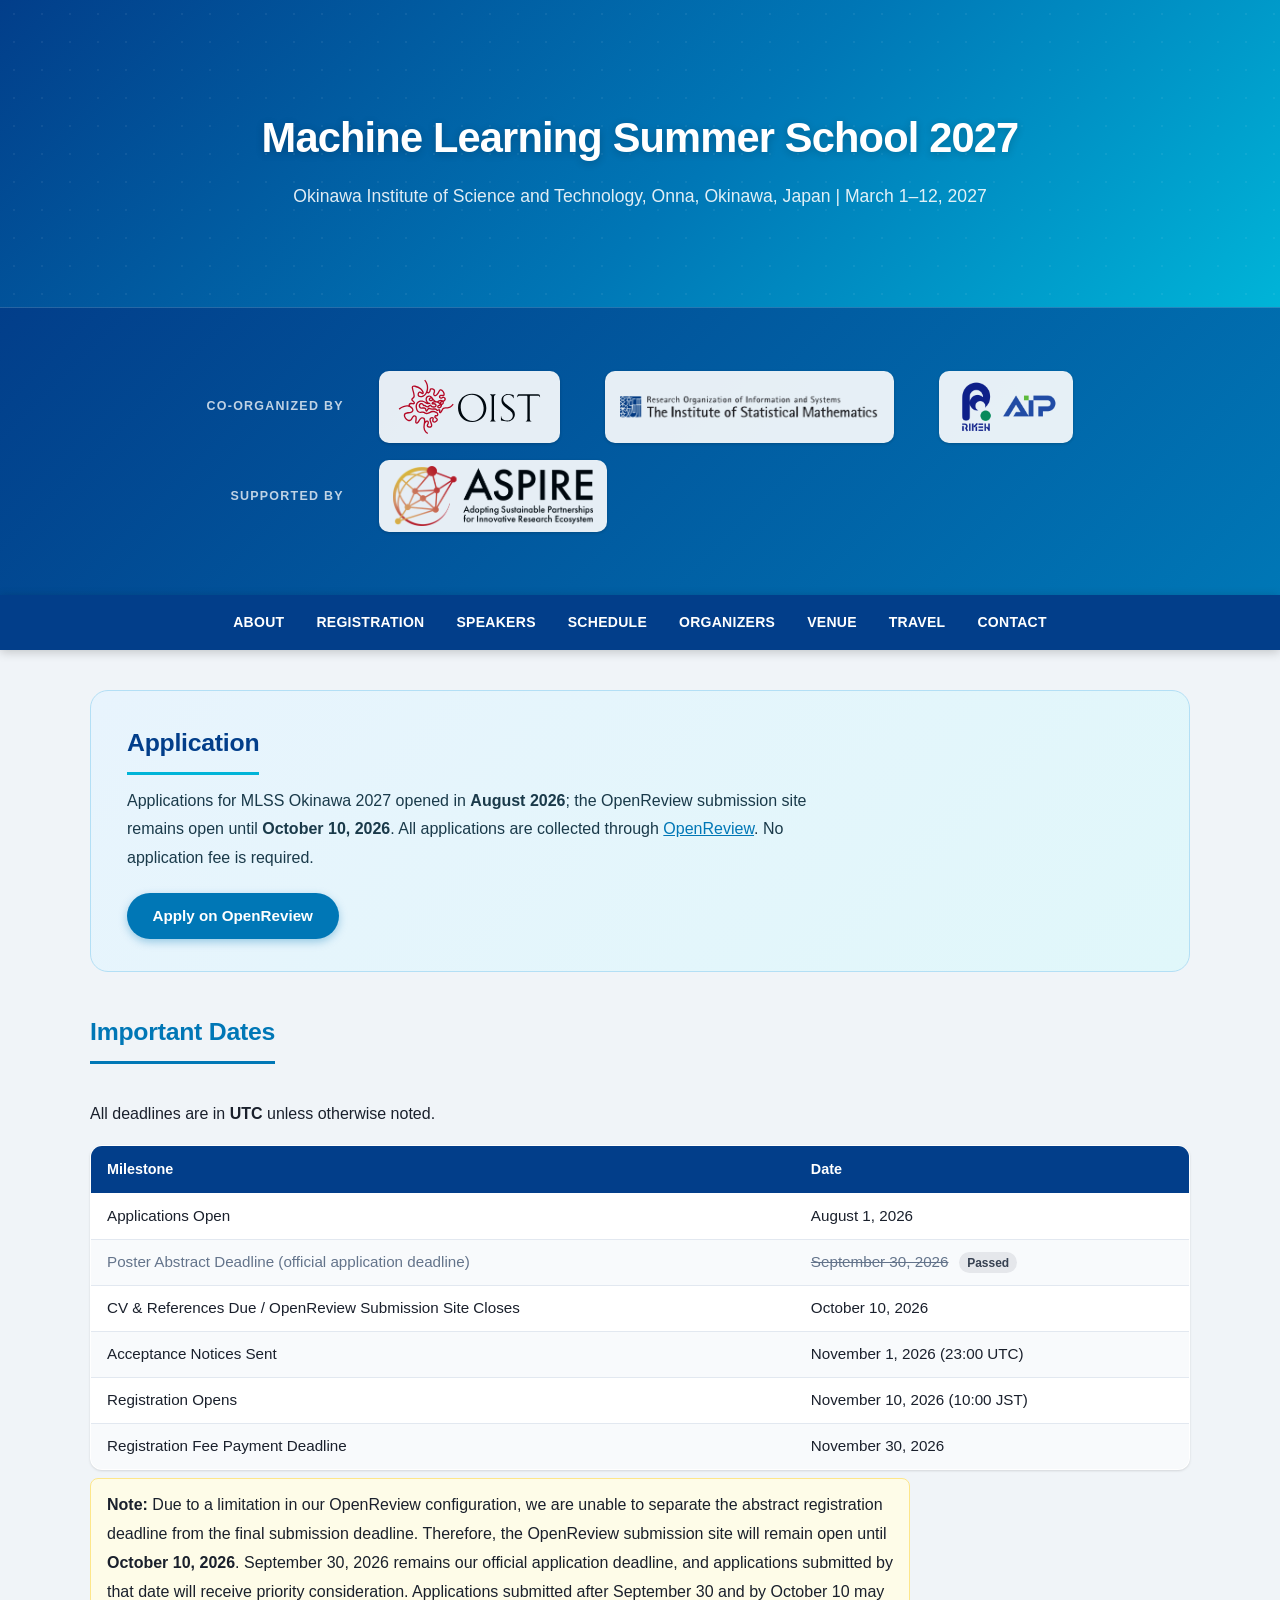
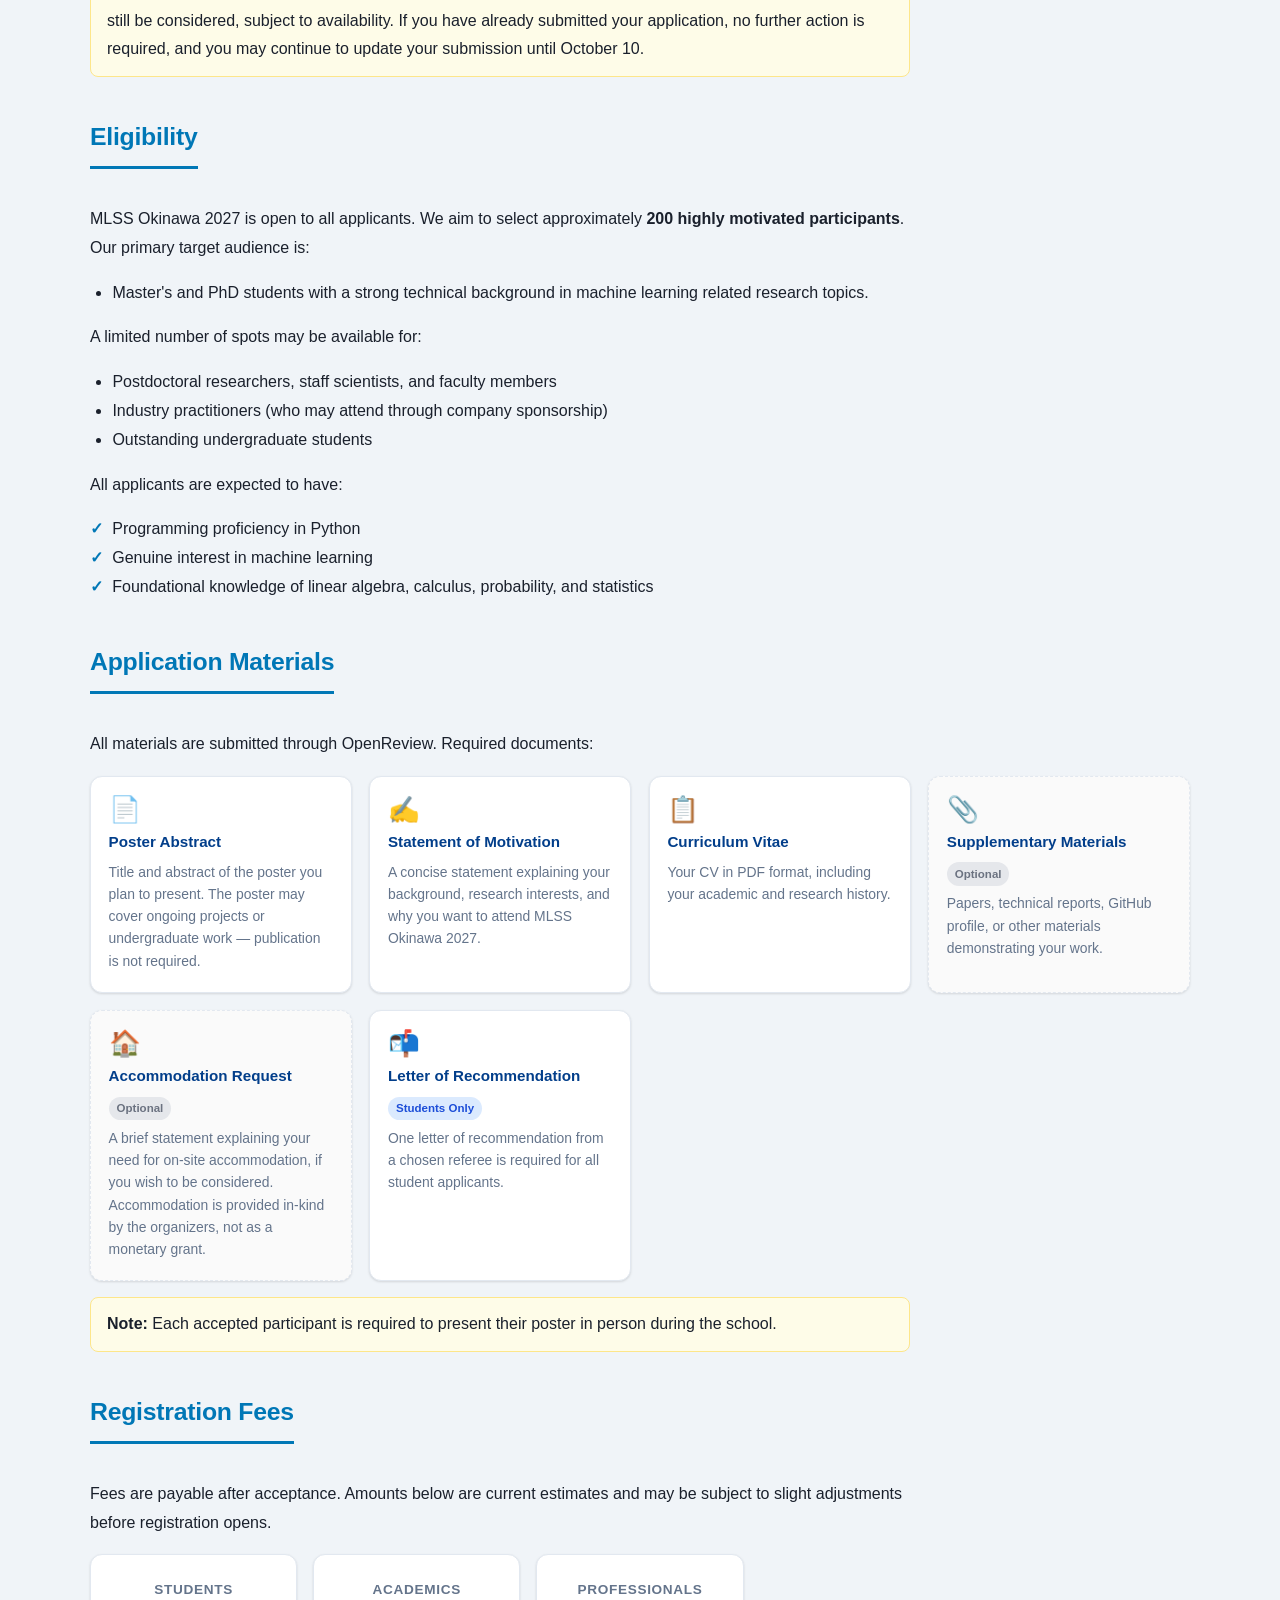
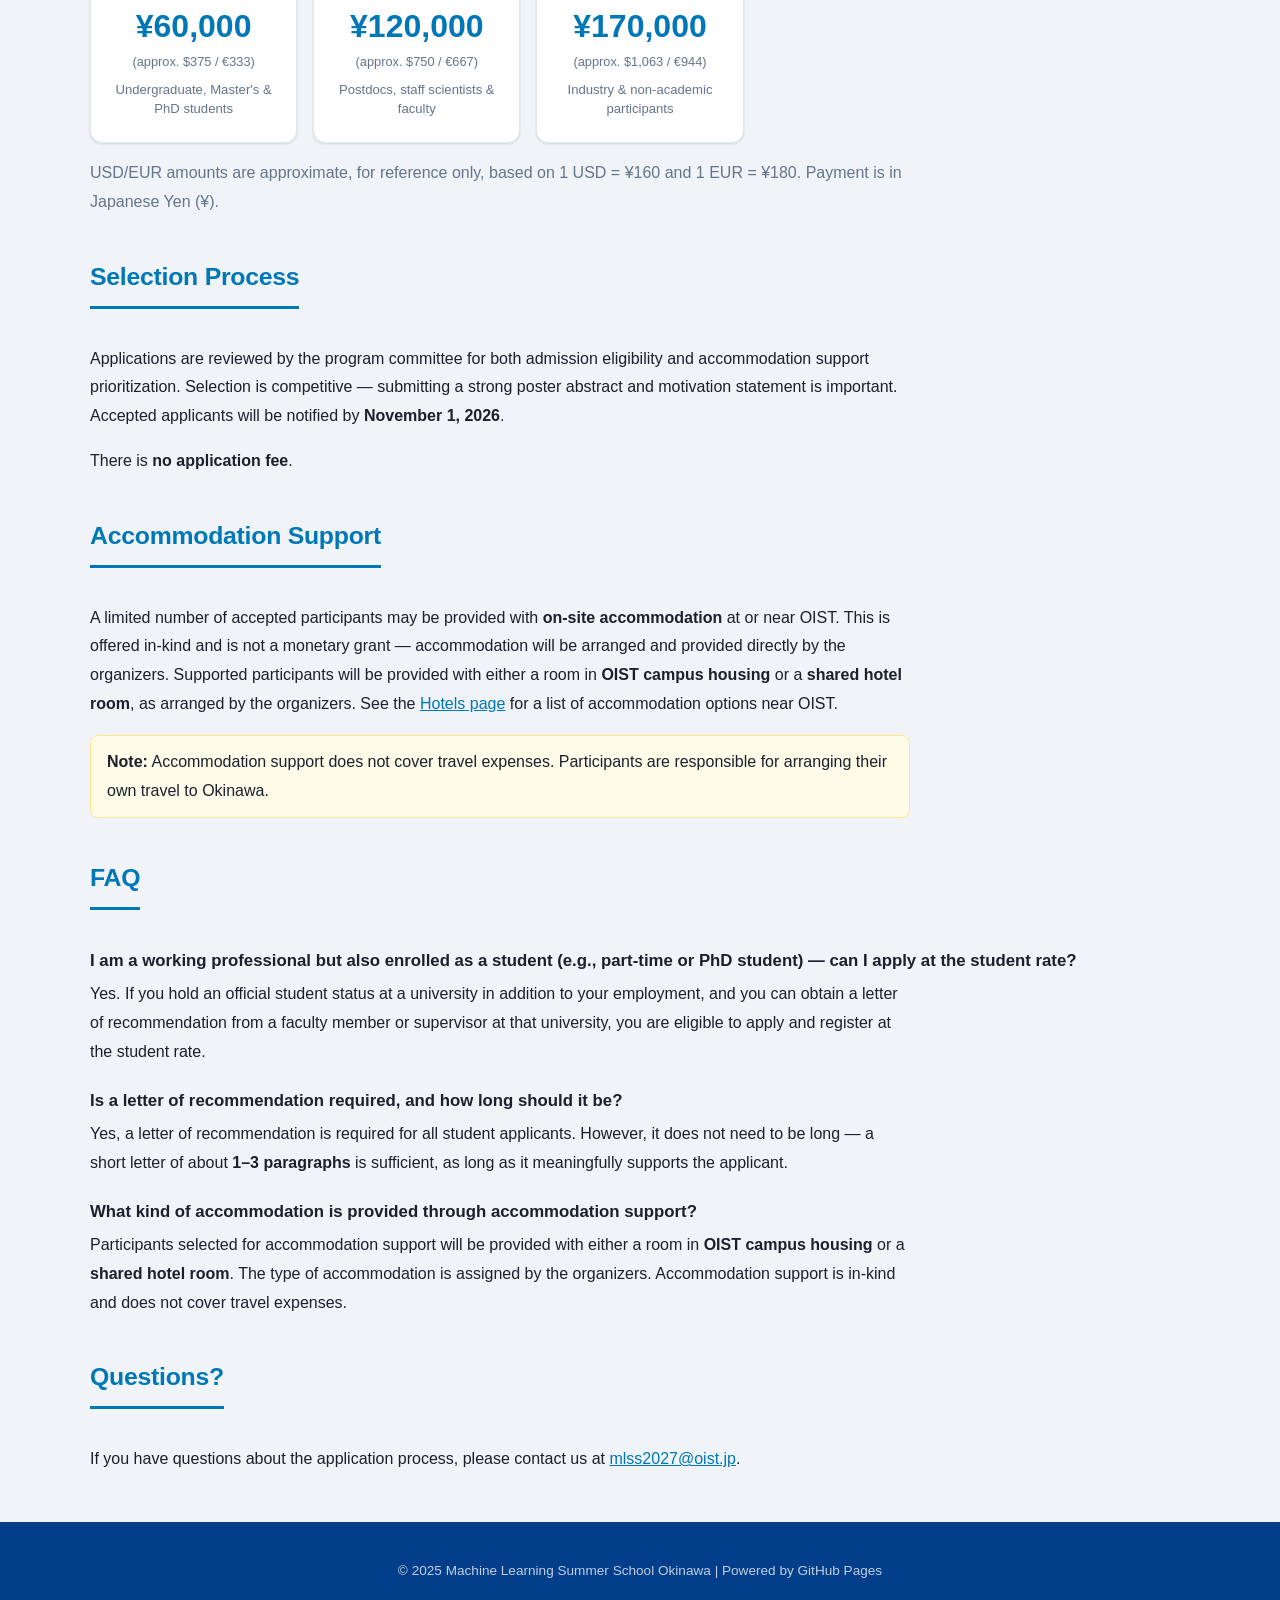
==== commit 7417607c: "Add JST ASPIRE logo as "Supported by" in the logo band; align band as label/logo grid Co-Authored-By" ====
--- a/application.html
+++ b/application.html
@@ -18,23 +18,35 @@
 
   <div class="co-org-band">
     <div class="container co-org-inner">
-      <span class="co-org-label">Co-organized by</span>
-      <div class="co-org-logos">
-        <a class="co-org-logo co-org-logo--oist" href="https://www.oist.jp/" target="_blank" rel="noopener noreferrer" aria-label="Okinawa Institute of Science and Technology">
-          <span class="co-org-logo-chip">
-            <img src="FIG/Logos/OIST-logo-b-RGB.svg" alt="OIST" />
-          </span>
-        </a>
-        <a class="co-org-logo co-org-logo--ism" href="https://www.ism.ac.jp/index_e.html" target="_blank" rel="noopener noreferrer" aria-label="The Institute of Statistical Mathematics">
-          <span class="co-org-logo-chip">
-            <img src="FIG/Logos/ism-logo-color.png" alt="The Institute of Statistical Mathematics" />
-          </span>
-        </a>
-        <a class="co-org-logo co-org-logo--aip" href="https://aip.riken.jp/?lang=en" target="_blank" rel="noopener noreferrer" aria-label="RIKEN Center for Advanced Intelligence Project">
-          <span class="co-org-logo-chip">
-            <img src="FIG/Logos/riken-aip-logo-color.jpg" alt="RIKEN AIP" />
-          </span>
-        </a>
+      <div class="co-org-group">
+        <span class="co-org-label">Co-organized by</span>
+        <div class="co-org-logos">
+          <a class="co-org-logo co-org-logo--oist" href="https://www.oist.jp/" target="_blank" rel="noopener noreferrer" aria-label="Okinawa Institute of Science and Technology">
+            <span class="co-org-logo-chip">
+              <img src="FIG/Logos/OIST-logo-b-RGB.svg" alt="OIST" />
+            </span>
+          </a>
+          <a class="co-org-logo co-org-logo--ism" href="https://www.ism.ac.jp/index_e.html" target="_blank" rel="noopener noreferrer" aria-label="The Institute of Statistical Mathematics">
+            <span class="co-org-logo-chip">
+              <img src="FIG/Logos/ism-logo-color.png" alt="The Institute of Statistical Mathematics" />
+            </span>
+          </a>
+          <a class="co-org-logo co-org-logo--aip" href="https://aip.riken.jp/?lang=en" target="_blank" rel="noopener noreferrer" aria-label="RIKEN Center for Advanced Intelligence Project">
+            <span class="co-org-logo-chip">
+              <img src="FIG/Logos/riken-aip-logo-color.jpg" alt="RIKEN AIP" />
+            </span>
+          </a>
+        </div>
+      </div>
+      <div class="co-org-group">
+        <span class="co-org-label">Supported by</span>
+        <div class="co-org-logos">
+          <a class="co-org-logo co-org-logo--aspire" href="https://www.jst.go.jp/aspire/en/" target="_blank" rel="noopener noreferrer" aria-label="JST ASPIRE (Adopting Sustainable Partnerships for Innovative Research Ecosystem)">
+            <span class="co-org-logo-chip">
+              <img src="FIG/Logos/aspire-logo-color.png" alt="JST ASPIRE" />
+            </span>
+          </a>
+        </div>
       </div>
     </div>
   </div>
--- a/style.css
+++ b/style.css
@@ -92,10 +92,36 @@
 
 .co-org-inner {
   display: flex;
-  flex-wrap: wrap;
-  align-items: center;
-  justify-content: center;
-  gap: 0.9rem 2.5rem;
+  flex-direction: column;
+  align-items: center;
+  gap: 1.4rem;
+}
+
+.co-org-group {
+  display: flex;
+  flex-direction: column;
+  align-items: center;
+  gap: 0.7rem;
+}
+
+/* Wide screens: labels in a right-aligned column, logo rows left-aligned beside them */
+@media (min-width: 900px) {
+  .co-org-inner {
+    display: grid;
+    grid-template-columns: max-content max-content;
+    justify-content: center;
+    align-items: center;
+    gap: 1.1rem 2.2rem;
+  }
+  .co-org-group {
+    display: contents;
+  }
+  .co-org-group .co-org-label {
+    justify-self: end;
+  }
+  .co-org-group .co-org-logos {
+    justify-content: flex-start;
+  }
 }
 
 .co-org-label {
@@ -139,7 +165,8 @@
 
 .co-org-logo--oist,
 .co-org-logo--ism,
-.co-org-logo--aip {
+.co-org-logo--aip,
+.co-org-logo--aspire {
   height: 72px;
 }
 
@@ -160,10 +187,6 @@
 }
 
 @media (max-width: 640px) {
-  .co-org-inner {
-    flex-direction: column;
-    gap: 0.7rem;
-  }
   .co-org-logos {
     width: 100%;
     gap: 1.4rem 1.8rem;
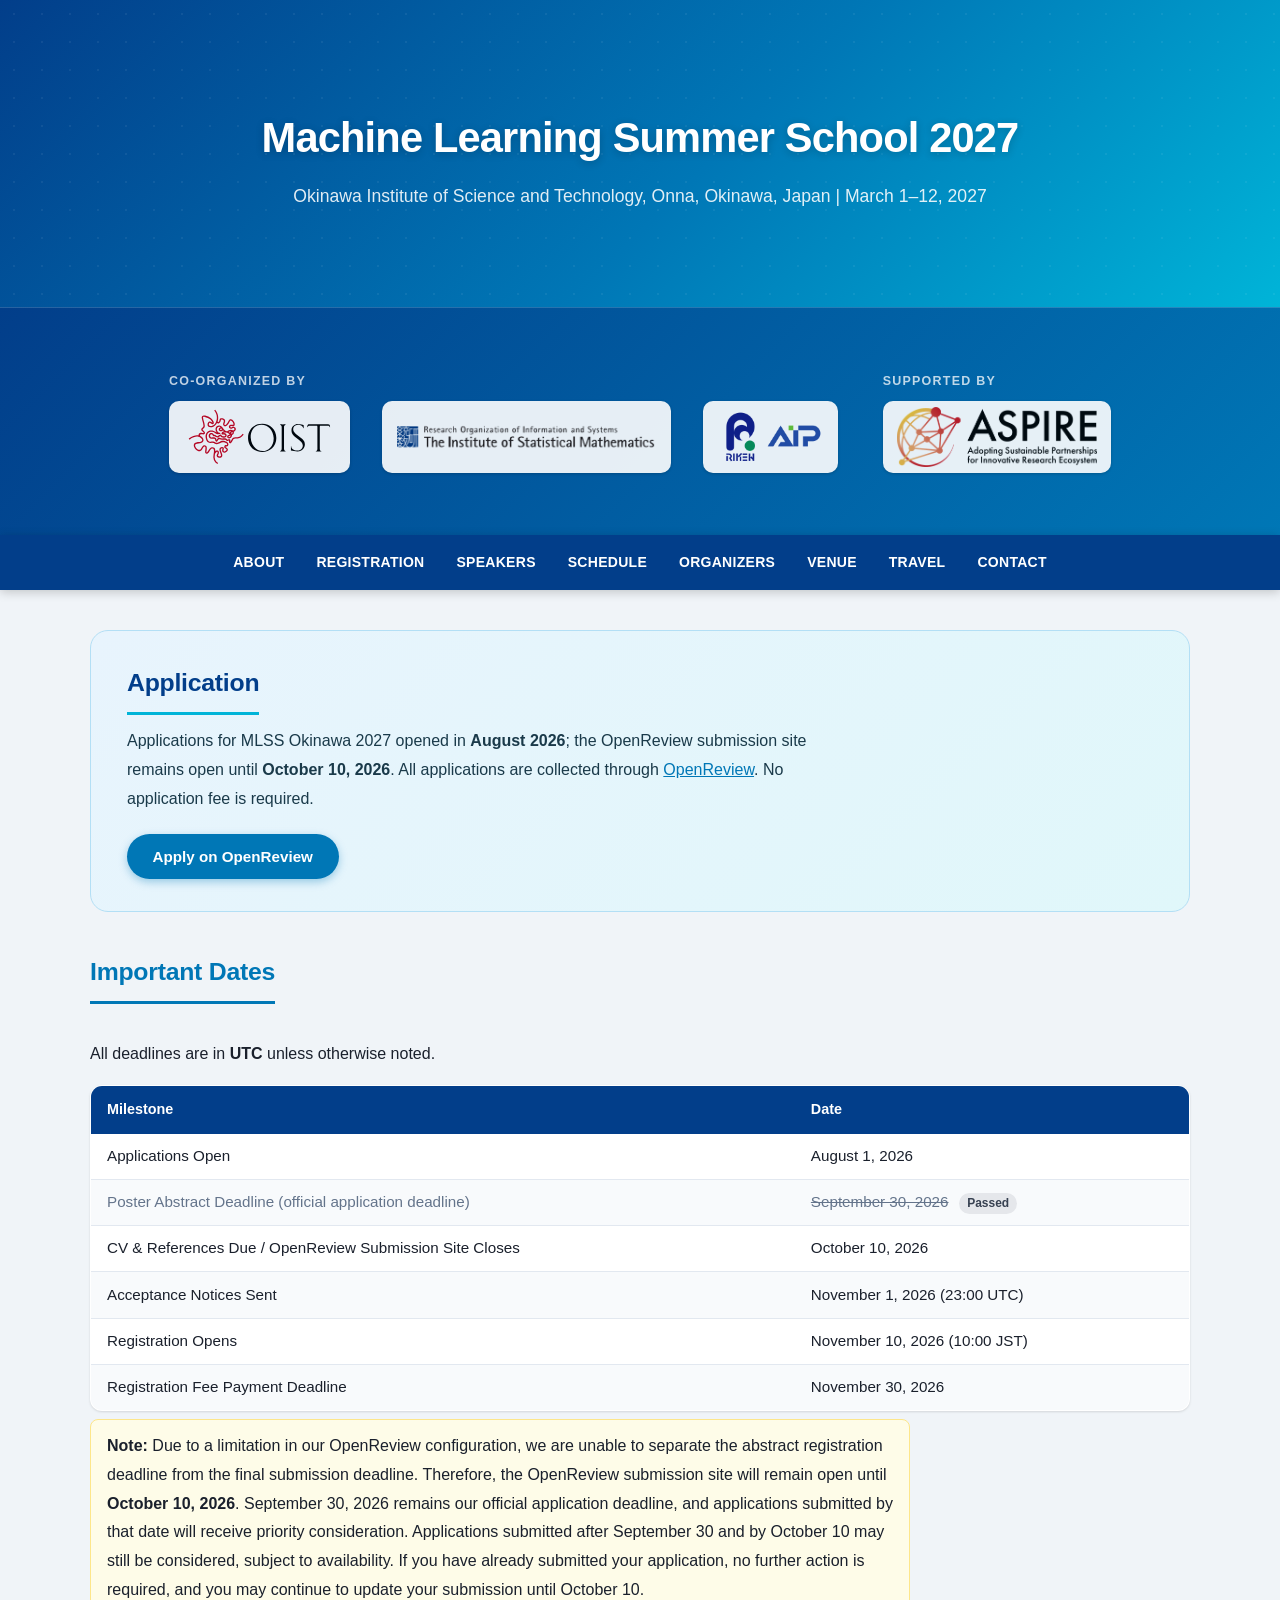
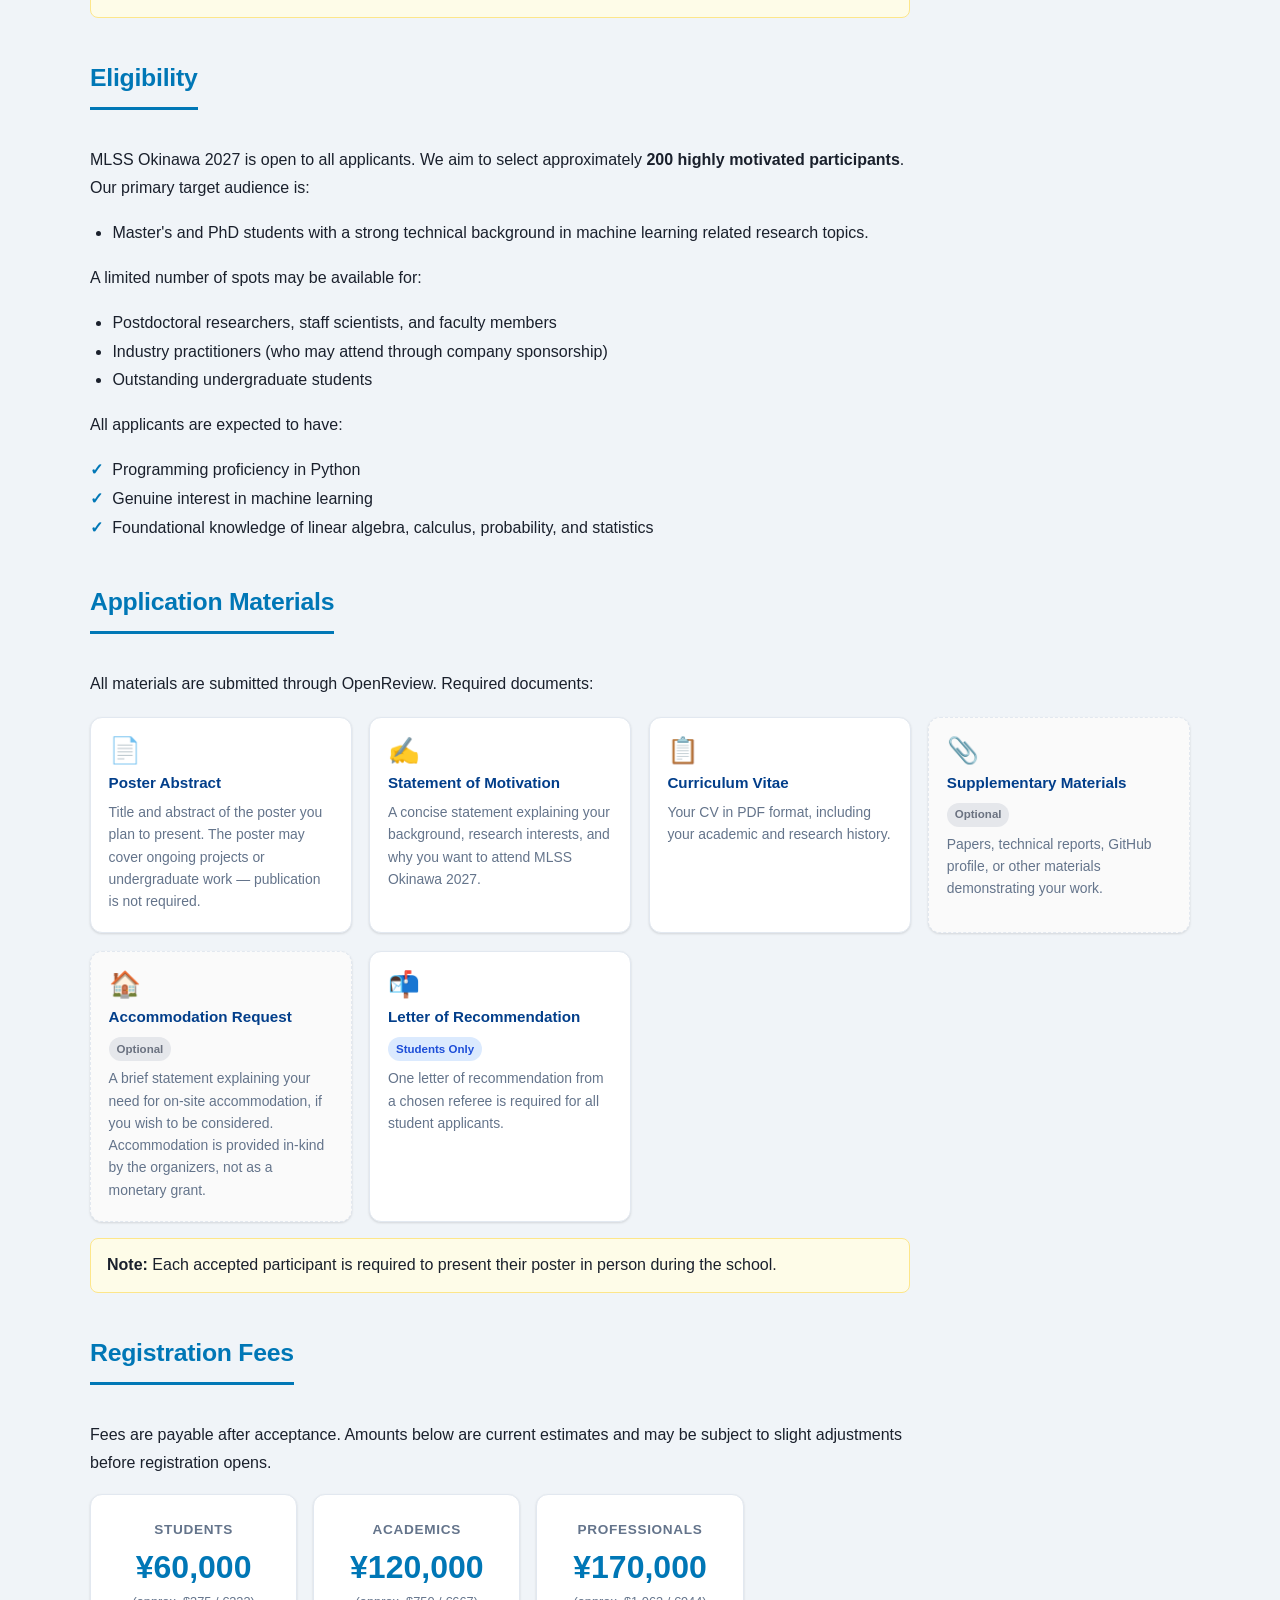
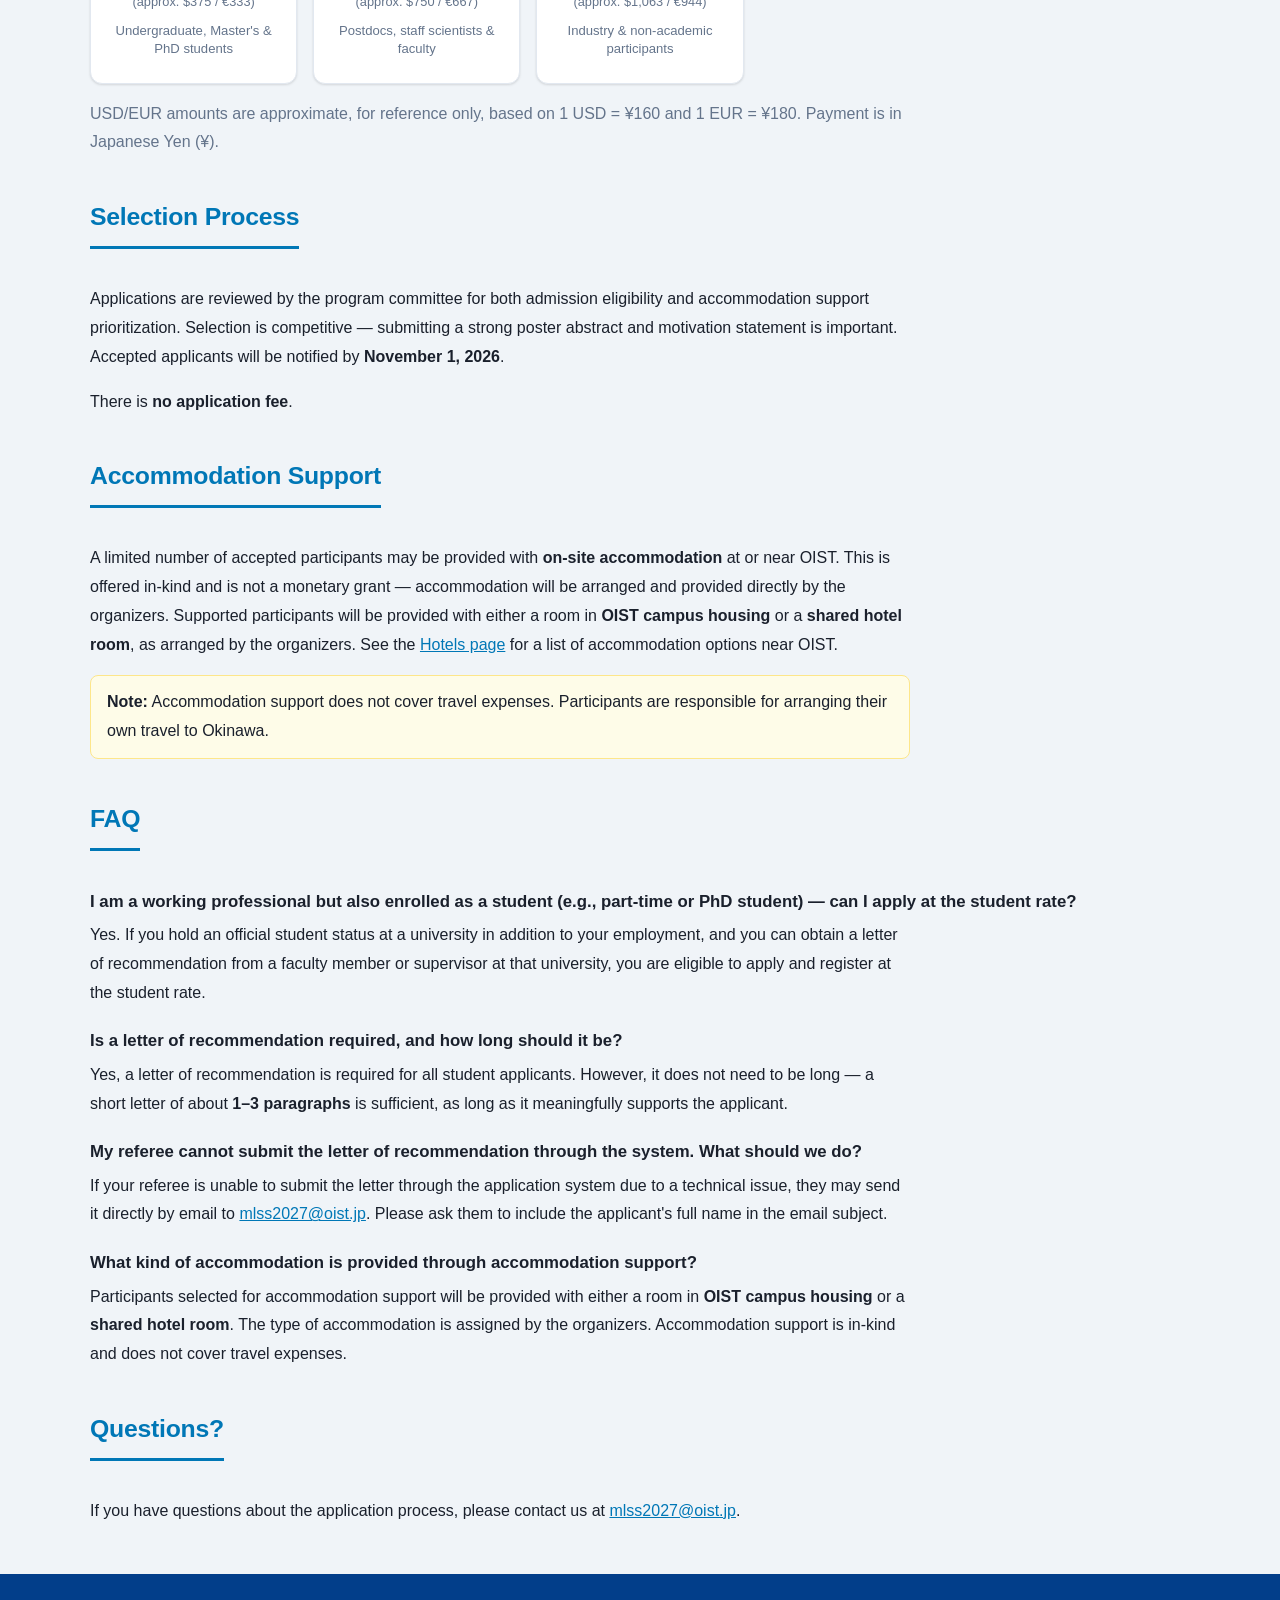
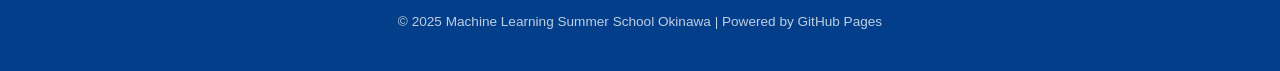
==== commit 625dcf75: "Add FAQ: referees can email recommendation letters to mlss2027@oist.jp if the system fails Co-Author" ====
--- a/application.html
+++ b/application.html
@@ -251,6 +251,12 @@
         </p>
       </div>
       <div class="faq-item">
+        <h3>My referee cannot submit the letter of recommendation through the system. What should we do?</h3>
+        <p>
+          If your referee is unable to submit the letter through the application system due to a technical issue, they may send it directly by email to <a href="mailto:mlss2027@oist.jp">mlss2027@oist.jp</a>. Please ask them to include the applicant's full name in the email subject.
+        </p>
+      </div>
+      <div class="faq-item">
         <h3>What kind of accommodation is provided through accommodation support?</h3>
         <p>
           Participants selected for accommodation support will be provided with either a room in <strong>OIST campus housing</strong> or a <strong>shared hotel room</strong>. The type of accommodation is assigned by the organizers. Accommodation support is in-kind and does not cover travel expenses.
--- a/style.css
+++ b/style.css
@@ -104,23 +104,22 @@
   gap: 0.7rem;
 }
 
-/* Wide screens: labels in a right-aligned column, logo rows left-aligned beside them */
-@media (min-width: 900px) {
+/* Wide screens: both groups side by side so all four logos share one row,
+   each label sitting above its own logos */
+@media (min-width: 1080px) {
   .co-org-inner {
-    display: grid;
-    grid-template-columns: max-content max-content;
+    flex-direction: row;
+    align-items: flex-start;
     justify-content: center;
-    align-items: center;
-    gap: 1.1rem 2.2rem;
+    gap: 2.8rem;
   }
   .co-org-group {
-    display: contents;
-  }
-  .co-org-group .co-org-label {
-    justify-self: end;
+    align-items: flex-start;
+    gap: 0.6rem;
   }
   .co-org-group .co-org-logos {
-    justify-content: flex-start;
+    flex-wrap: nowrap;
+    gap: 2rem;
   }
 }
 
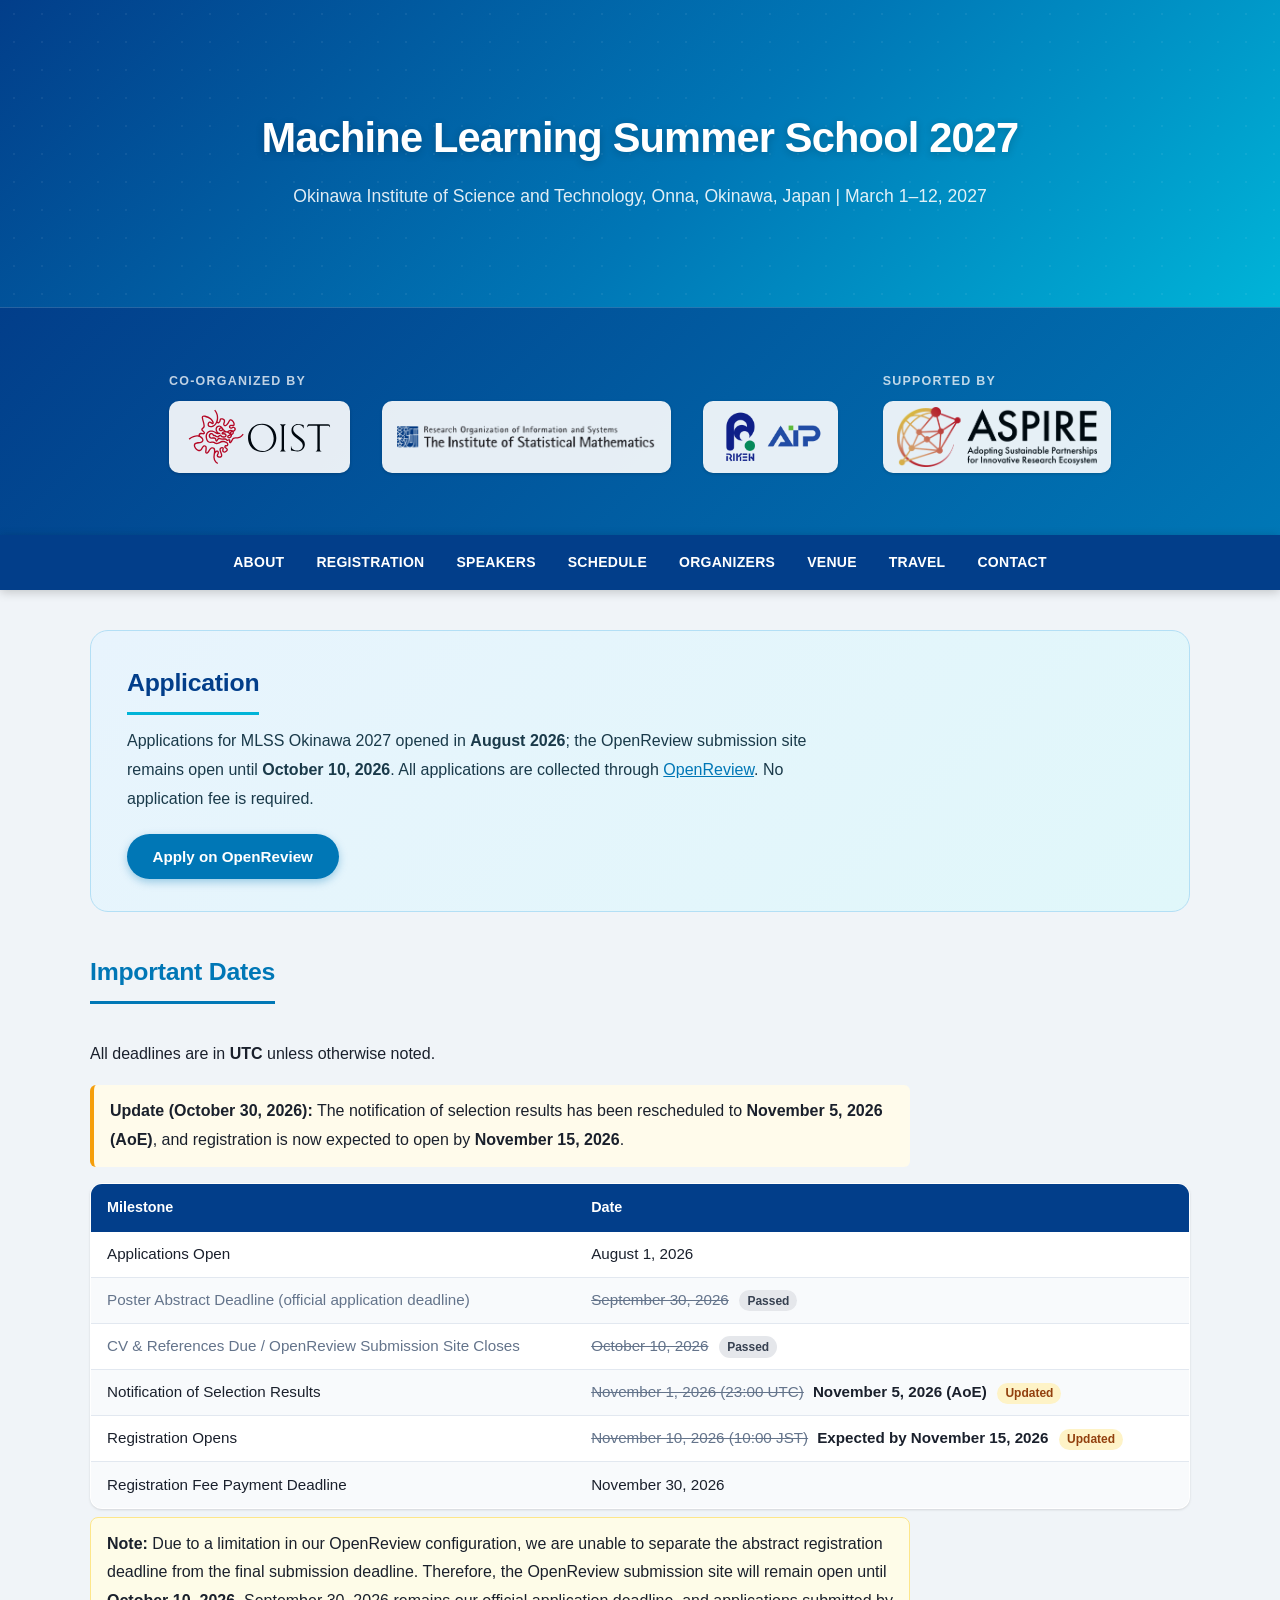
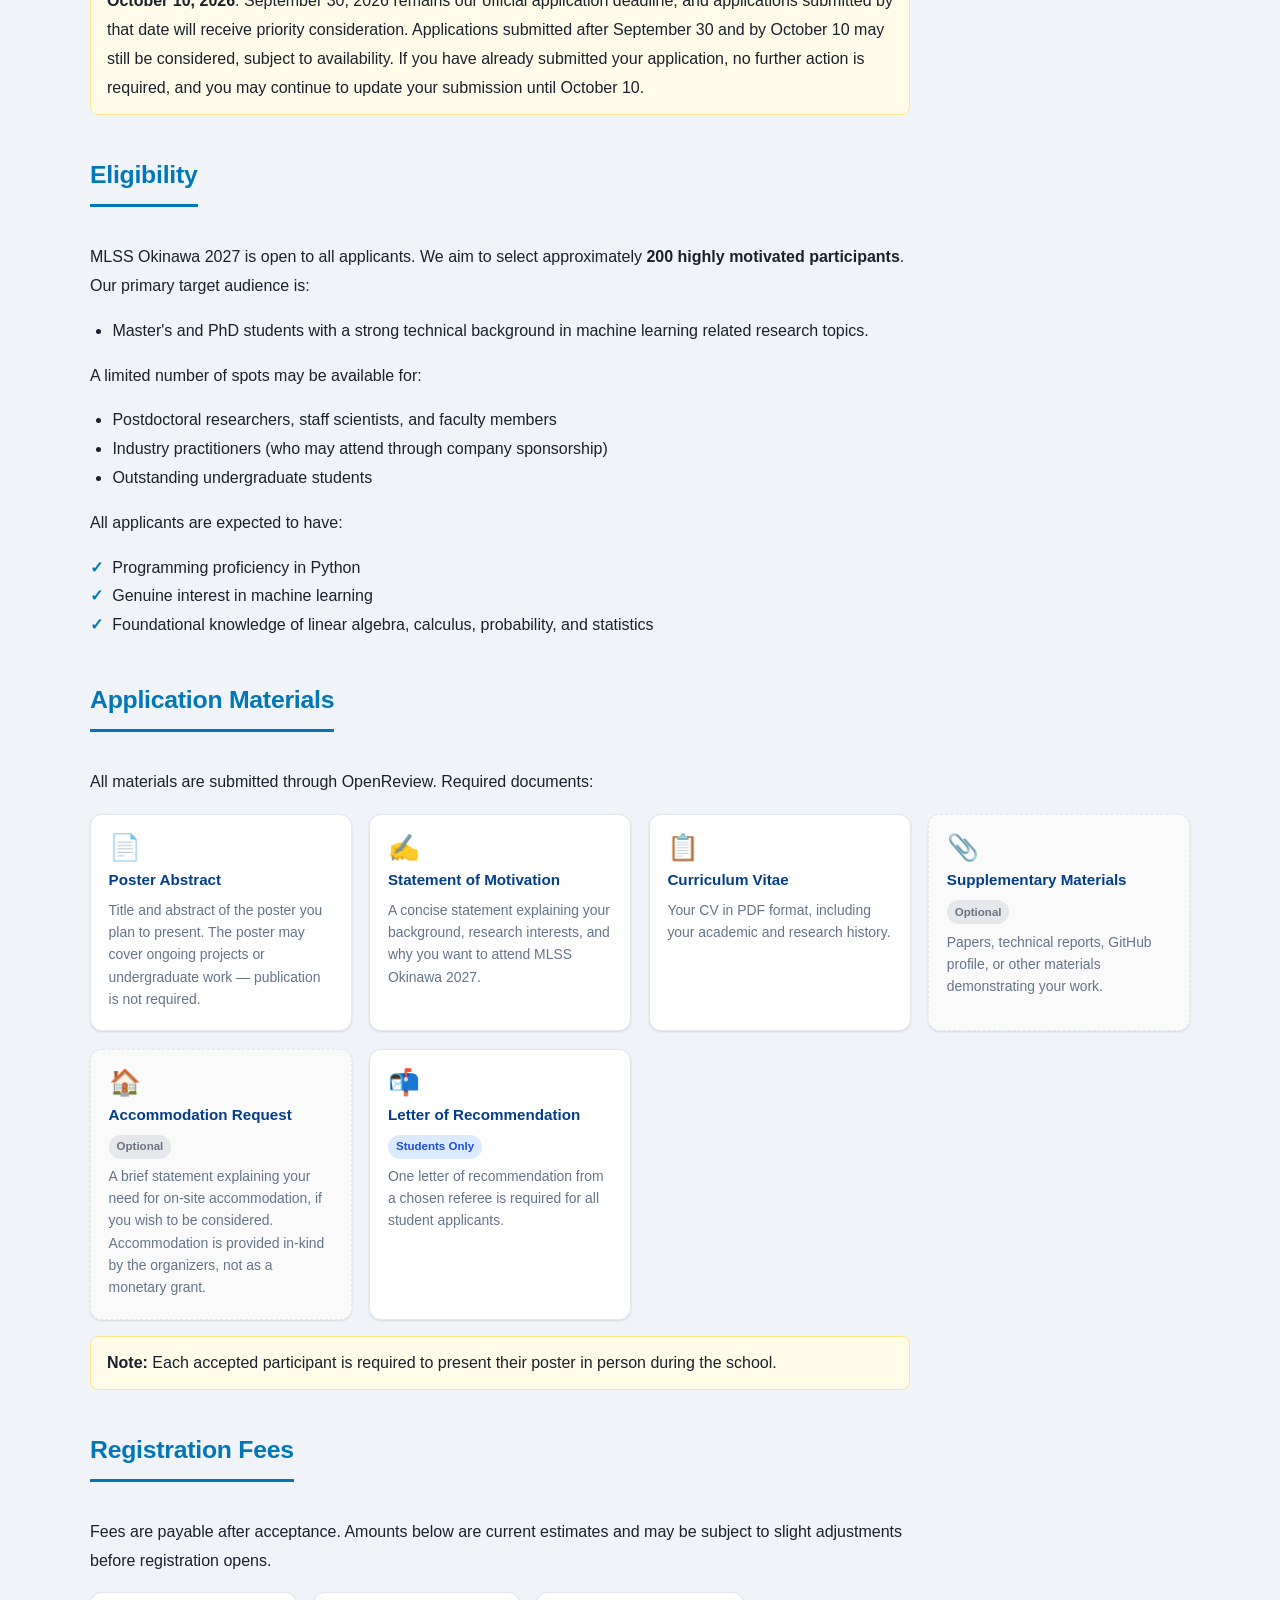
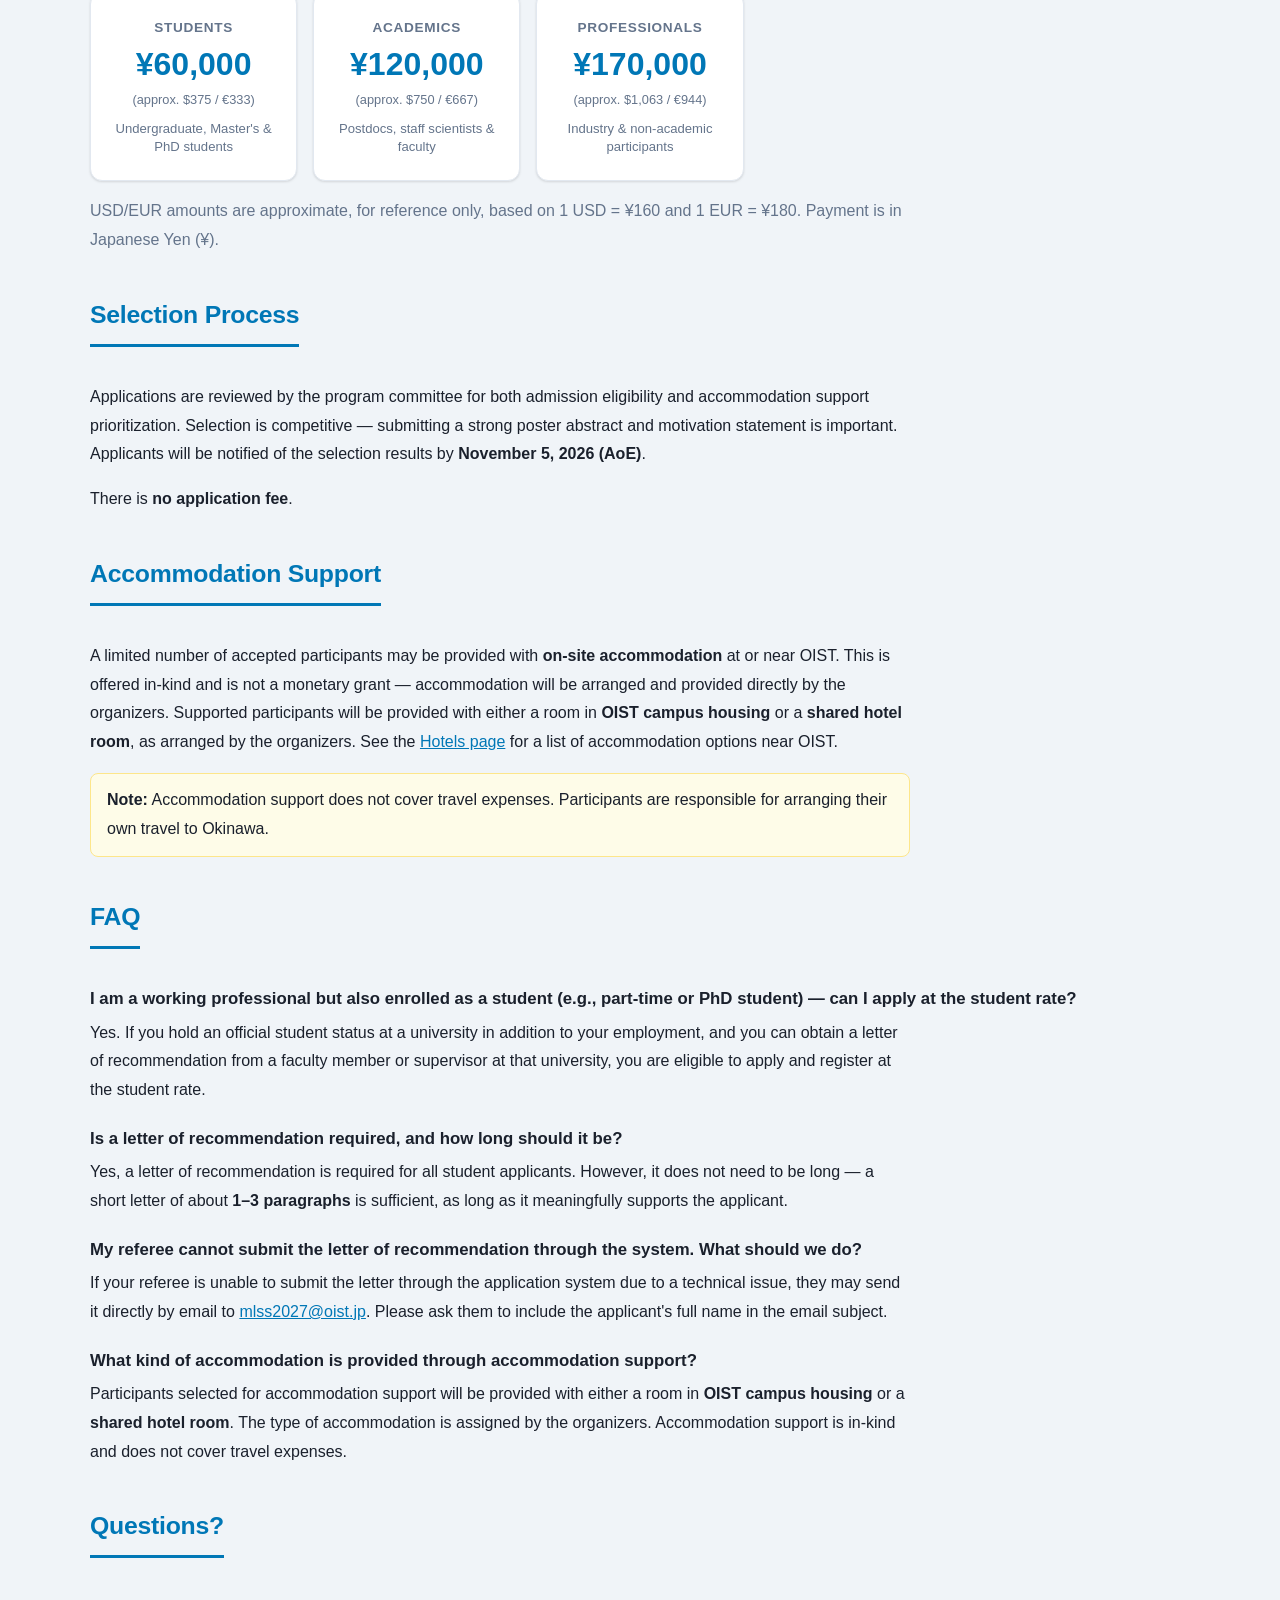
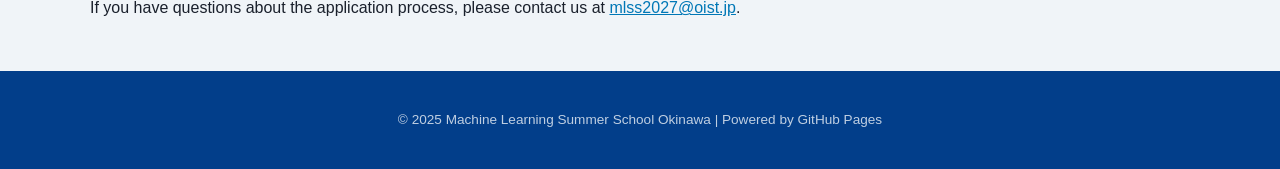
==== commit 08405023: "Reschedule selection results notification to Nov 5 (AoE) and registration opening to by Nov 15; mark" ====
--- a/application.html
+++ b/application.html
@@ -90,6 +90,9 @@
     <section class="container app-section">
       <h2>Important Dates</h2>
       <p>All deadlines are in <strong>UTC</strong> unless otherwise noted.</p>
+      <p class="app-update">
+        <strong>Update (October 30, 2026):</strong> The notification of selection results has been rescheduled to <strong>November 5, 2026 (AoE)</strong>, and registration is now expected to open by <strong>November 15, 2026</strong>.
+      </p>
       <table class="app-table">
         <thead>
           <tr><th>Milestone</th><th>Date</th></tr>
@@ -97,9 +100,9 @@
         <tbody>
           <tr><td>Applications Open</td><td>August 1, 2026</td></tr>
           <tr class="date-passed"><td>Poster Abstract Deadline (official application deadline)</td><td><s>September 30, 2026</s> <span class="passed-badge">Passed</span></td></tr>
-          <tr><td>CV &amp; References Due / OpenReview Submission Site Closes</td><td>October 10, 2026</td></tr>
-          <tr><td>Acceptance Notices Sent</td><td>November 1, 2026 (23:00 UTC)</td></tr>
-          <tr><td>Registration Opens</td><td>November 10, 2026 (10:00 JST)</td></tr>
+          <tr class="date-passed"><td>CV &amp; References Due / OpenReview Submission Site Closes</td><td><s>October 10, 2026</s> <span class="passed-badge">Passed</span></td></tr>
+          <tr class="date-updated"><td>Notification of Selection Results</td><td><s>November 1, 2026 (23:00 UTC)</s> <strong>November 5, 2026 (AoE)</strong> <span class="updated-badge">Updated</span></td></tr>
+          <tr class="date-updated"><td>Registration Opens</td><td><s>November 10, 2026 (10:00 JST)</s> <strong>Expected by November 15, 2026</strong> <span class="updated-badge">Updated</span></td></tr>
           <tr><td>Registration Fee Payment Deadline</td><td>November 30, 2026</td></tr>
         </tbody>
       </table>
@@ -214,7 +217,7 @@
       <p>
         Applications are reviewed by the program committee for both admission eligibility and accommodation support prioritization.
         Selection is competitive — submitting a strong poster abstract and motivation statement is important.
-        Accepted applicants will be notified by <strong>November 1, 2026</strong>.
+        Applicants will be notified of the selection results by <strong>November 5, 2026 (AoE)</strong>.
       </p>
       <p>
         There is <strong>no application fee</strong>.
--- a/application.css
+++ b/application.css
@@ -203,6 +203,31 @@
   vertical-align: middle;
 }
 
+/* Rescheduled date row */
+.date-updated s {
+  color: var(--text-muted, #6b7280);
+  margin-right: 0.3rem;
+}
+
+.updated-badge {
+  display: inline-block;
+  margin-left: 0.4rem;
+  padding: 0.1rem 0.5rem;
+  border-radius: 999px;
+  background: #fef3c7;
+  color: #92400e;
+  font-size: 0.75rem;
+  font-weight: 600;
+  vertical-align: middle;
+}
+
+.app-update {
+  padding: 0.75rem 1rem;
+  border-left: 4px solid #f59e0b;
+  background: #fffbeb;
+  border-radius: 6px;
+}
+
 /* Fee cards */
 .fee-grid {
   display: grid;
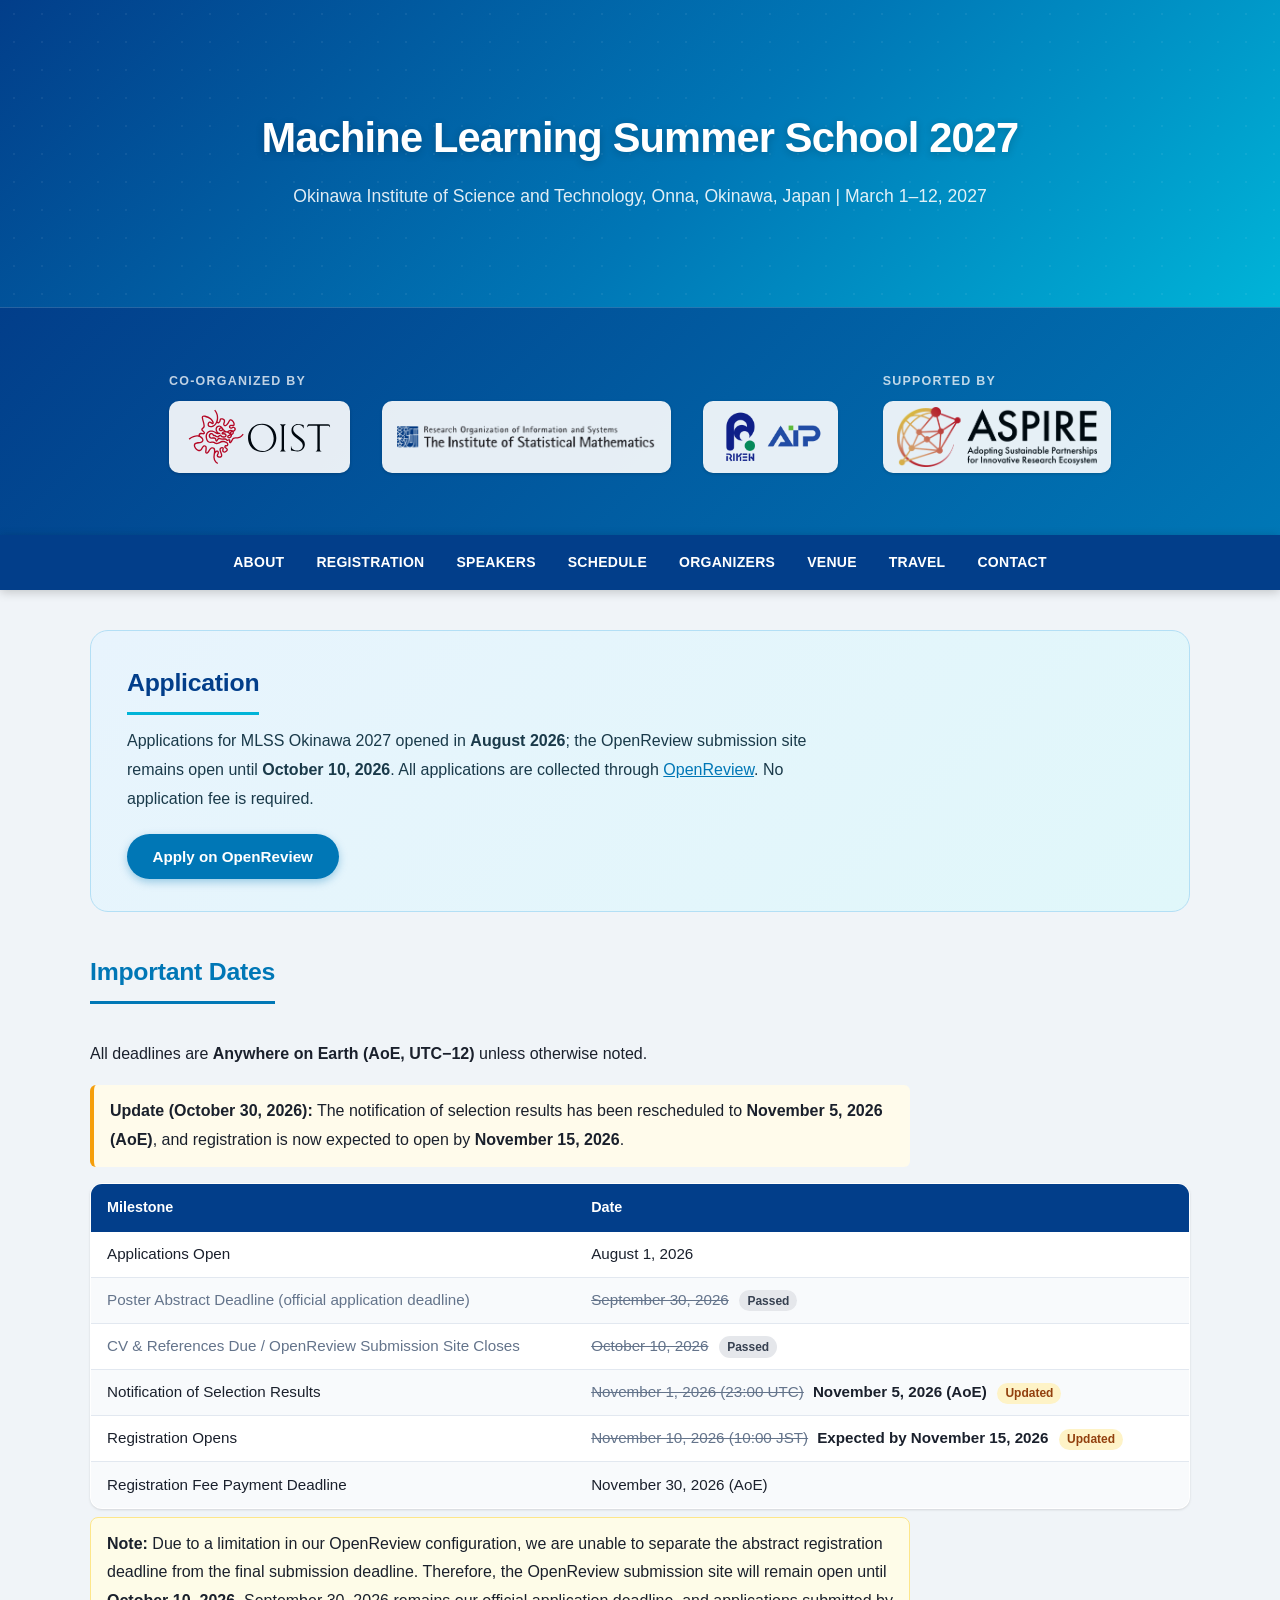
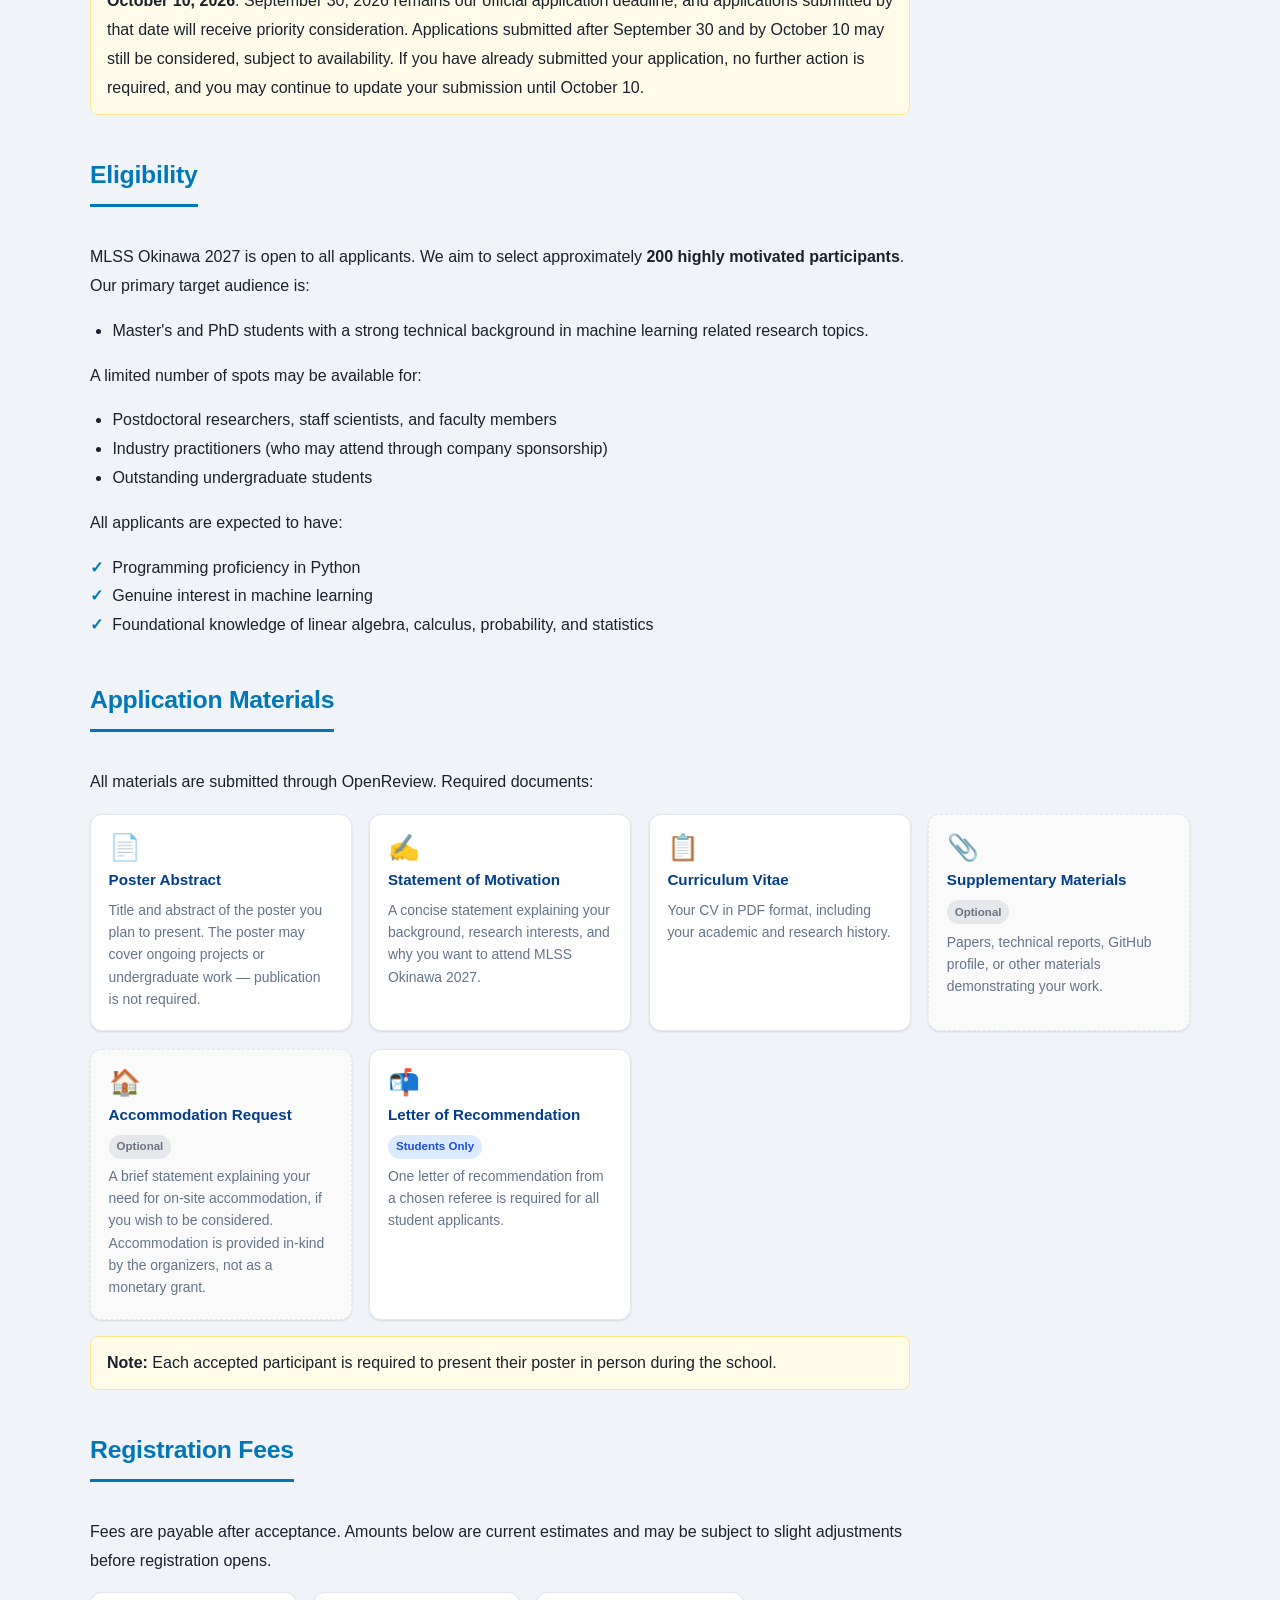
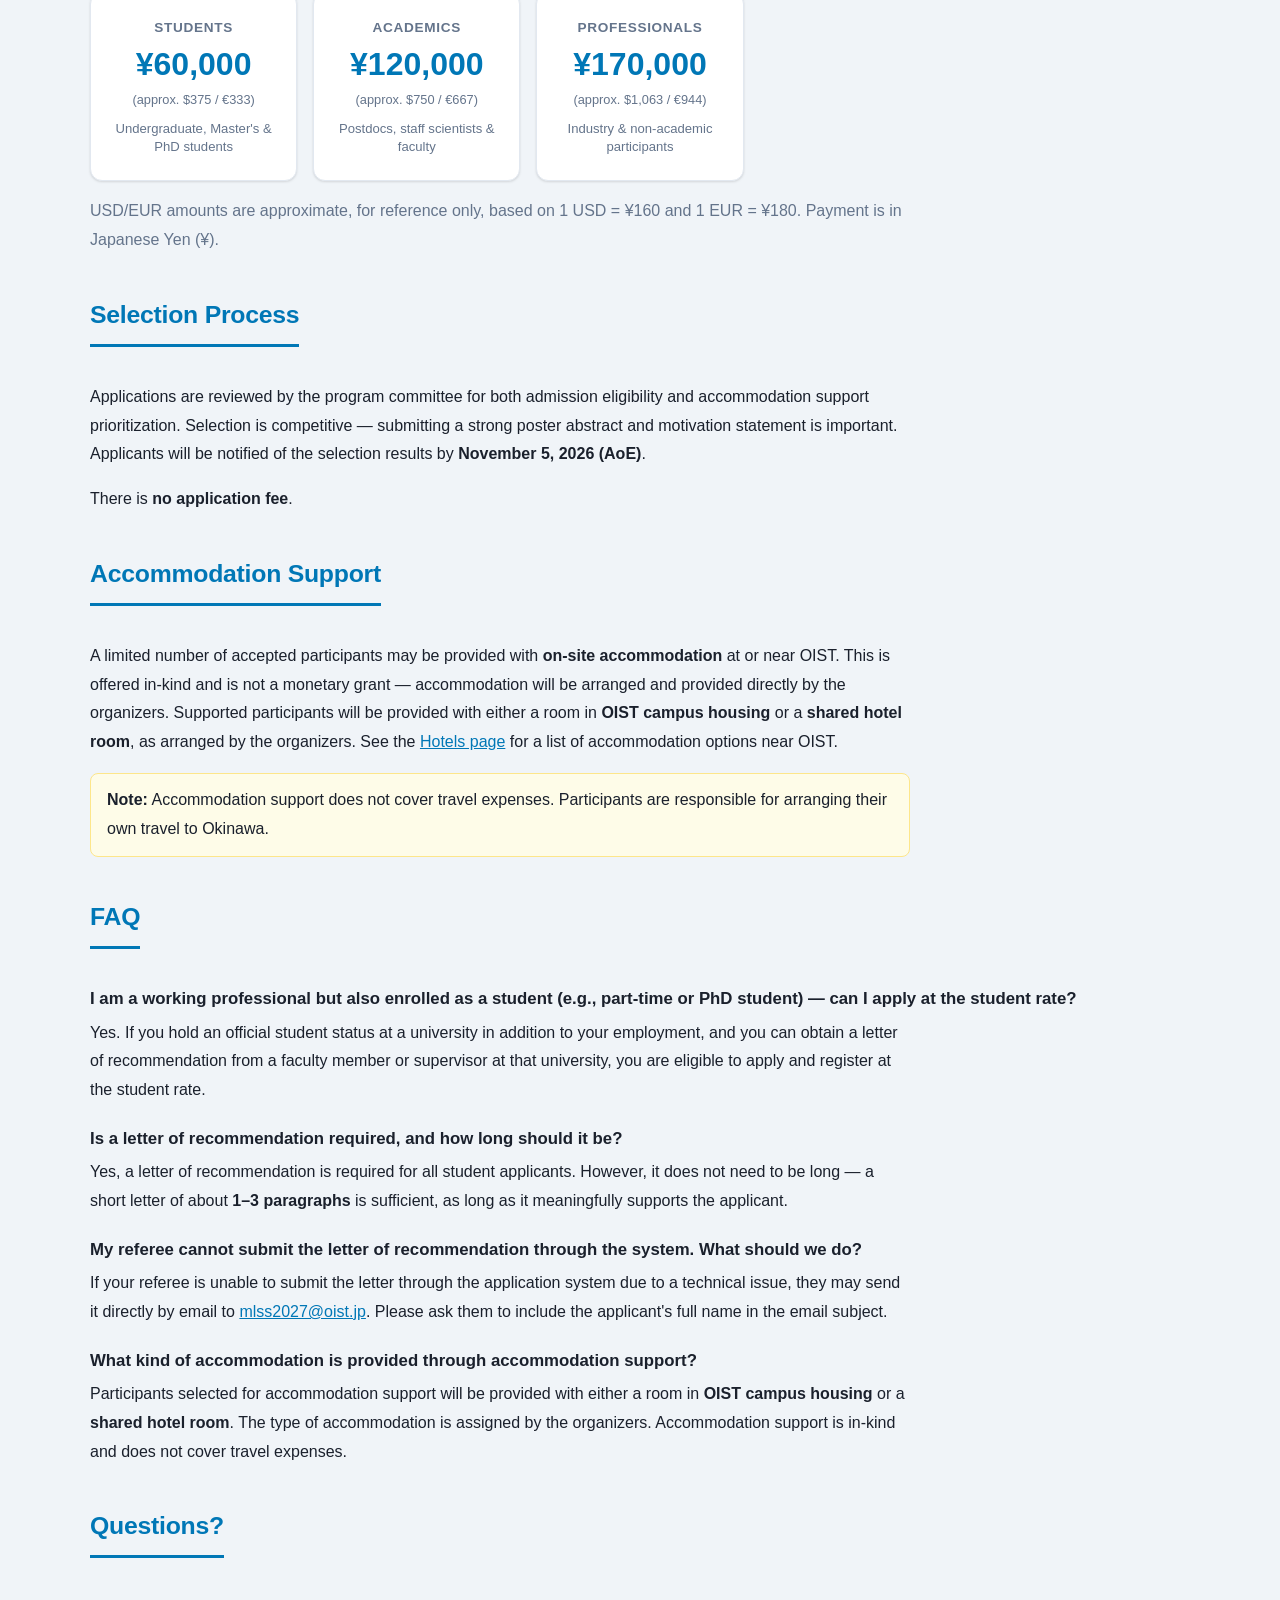
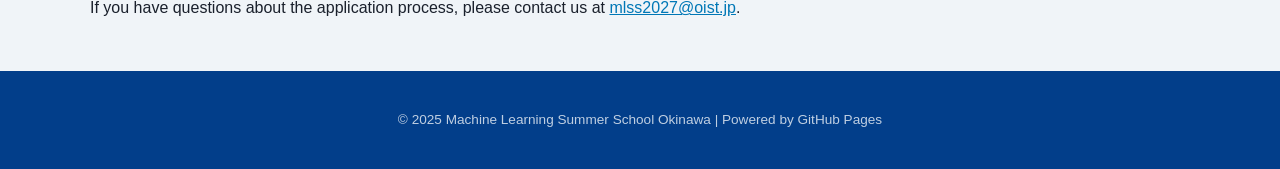
==== commit 3cedf1d1: "Set all deadlines to Anywhere on Earth (AoE) Co-Authored-By: Claude Opus 5.5 <noreply@anthropic.com>" ====
--- a/application.html
+++ b/application.html
@@ -89,7 +89,7 @@
     <!-- ===== Important Dates ===== -->
     <section class="container app-section">
       <h2>Important Dates</h2>
-      <p>All deadlines are in <strong>UTC</strong> unless otherwise noted.</p>
+      <p>All deadlines are <strong>Anywhere on Earth (AoE, UTC−12)</strong> unless otherwise noted.</p>
       <p class="app-update">
         <strong>Update (October 30, 2026):</strong> The notification of selection results has been rescheduled to <strong>November 5, 2026 (AoE)</strong>, and registration is now expected to open by <strong>November 15, 2026</strong>.
       </p>
@@ -103,7 +103,7 @@
           <tr class="date-passed"><td>CV &amp; References Due / OpenReview Submission Site Closes</td><td><s>October 10, 2026</s> <span class="passed-badge">Passed</span></td></tr>
           <tr class="date-updated"><td>Notification of Selection Results</td><td><s>November 1, 2026 (23:00 UTC)</s> <strong>November 5, 2026 (AoE)</strong> <span class="updated-badge">Updated</span></td></tr>
           <tr class="date-updated"><td>Registration Opens</td><td><s>November 10, 2026 (10:00 JST)</s> <strong>Expected by November 15, 2026</strong> <span class="updated-badge">Updated</span></td></tr>
-          <tr><td>Registration Fee Payment Deadline</td><td>November 30, 2026</td></tr>
+          <tr><td>Registration Fee Payment Deadline</td><td>November 30, 2026 (AoE)</td></tr>
         </tbody>
       </table>
       <p class="app-note">
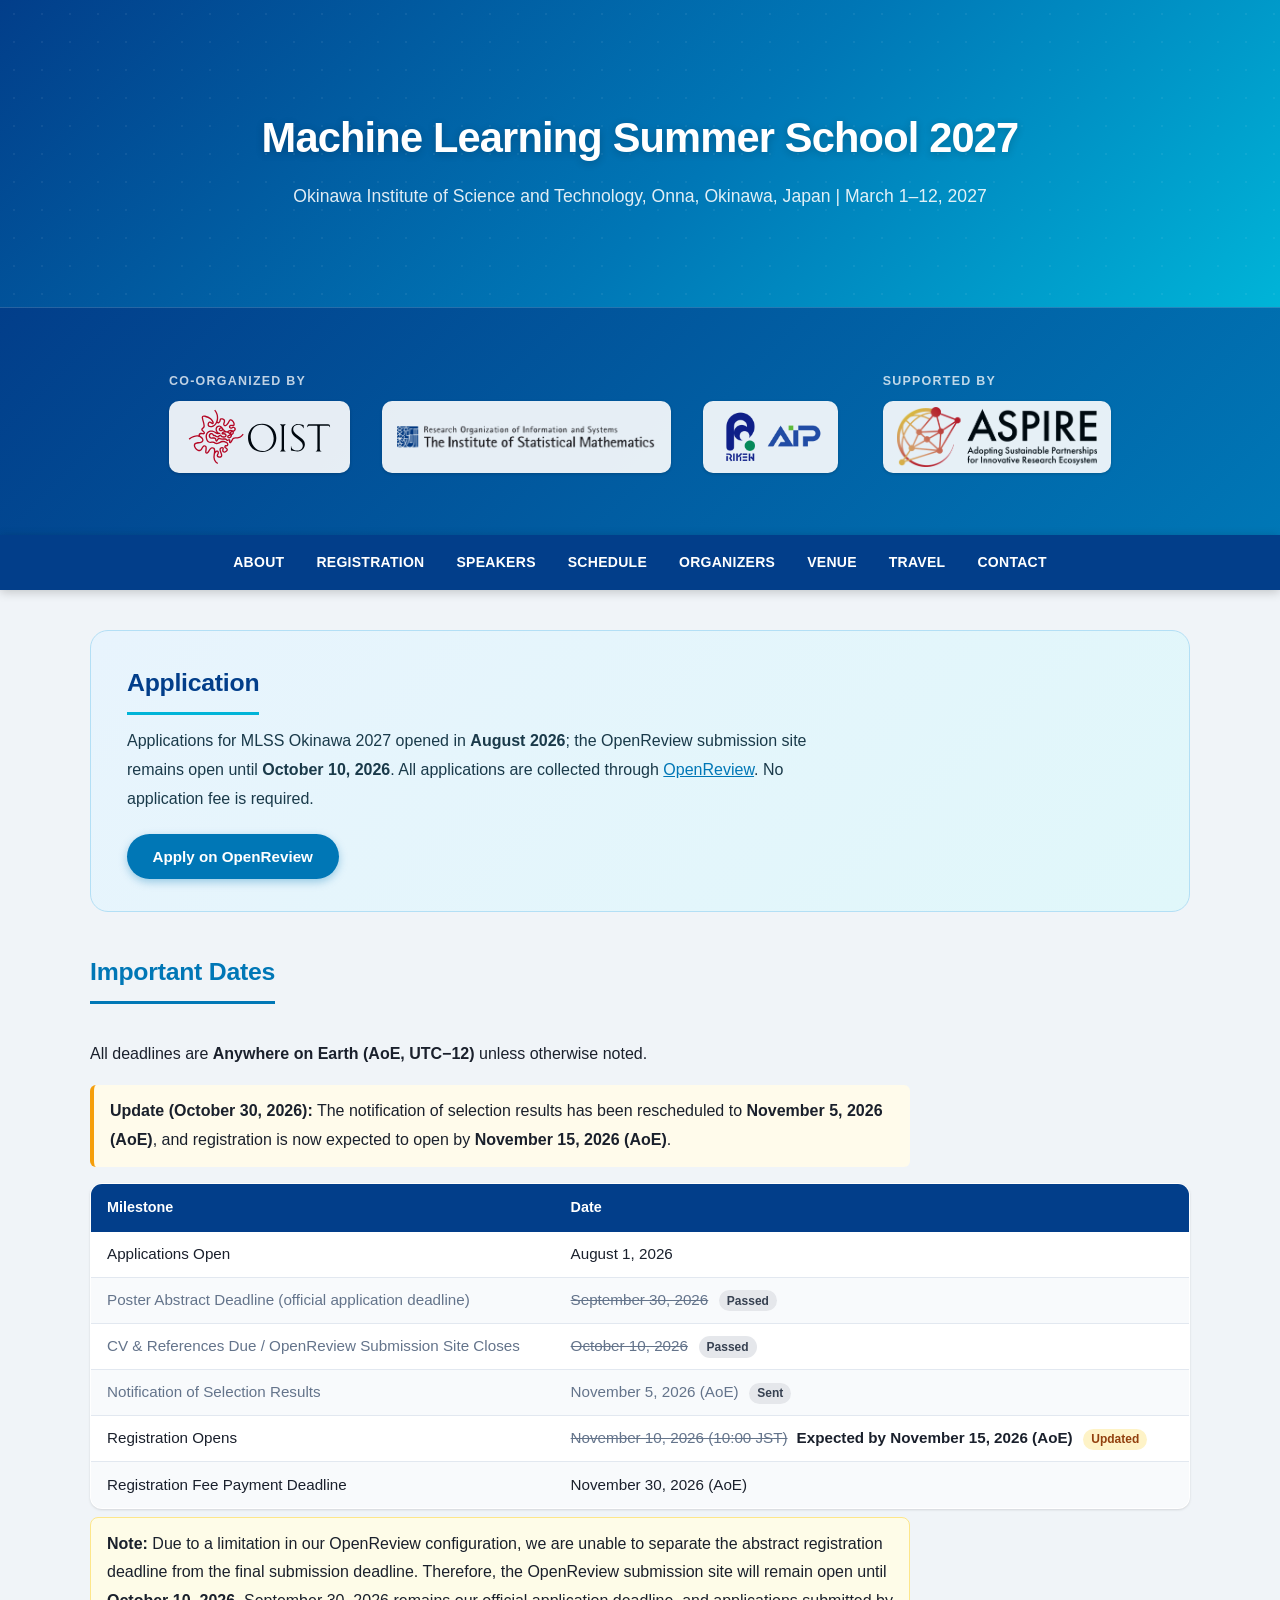
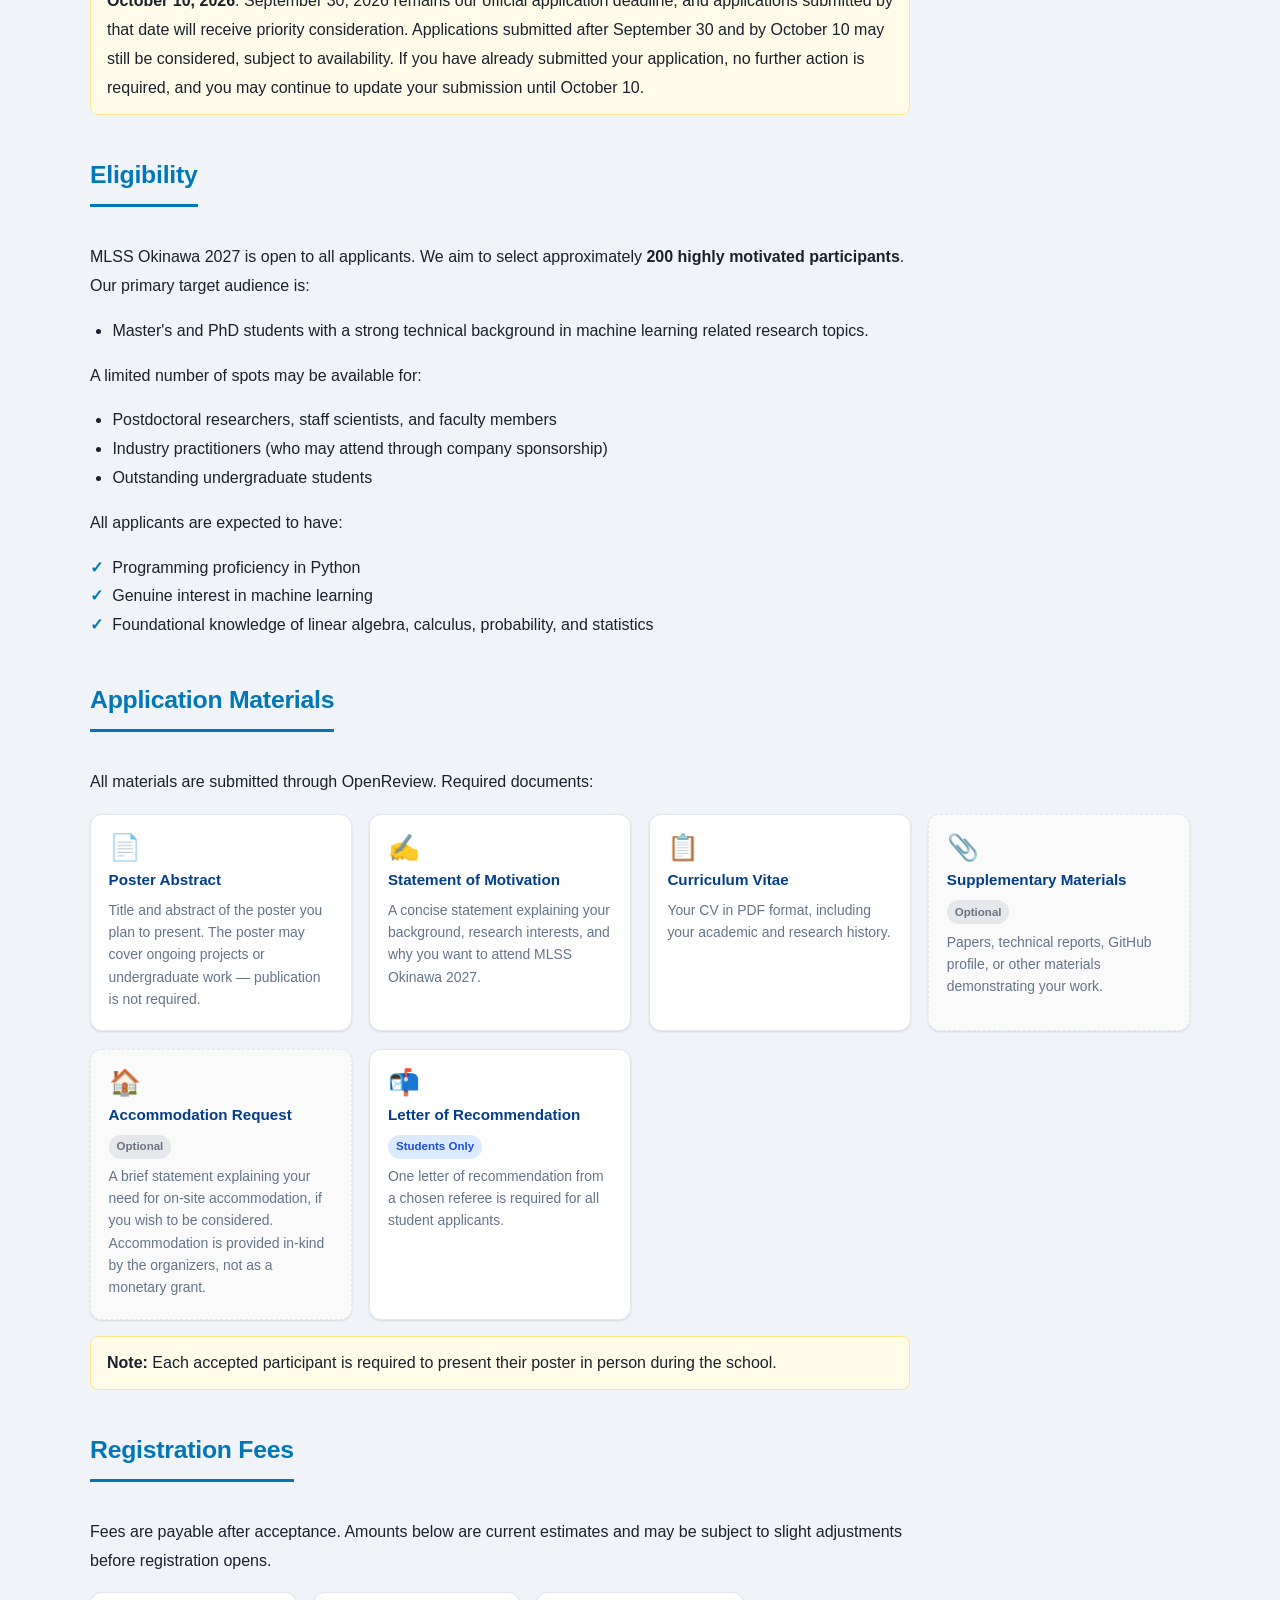
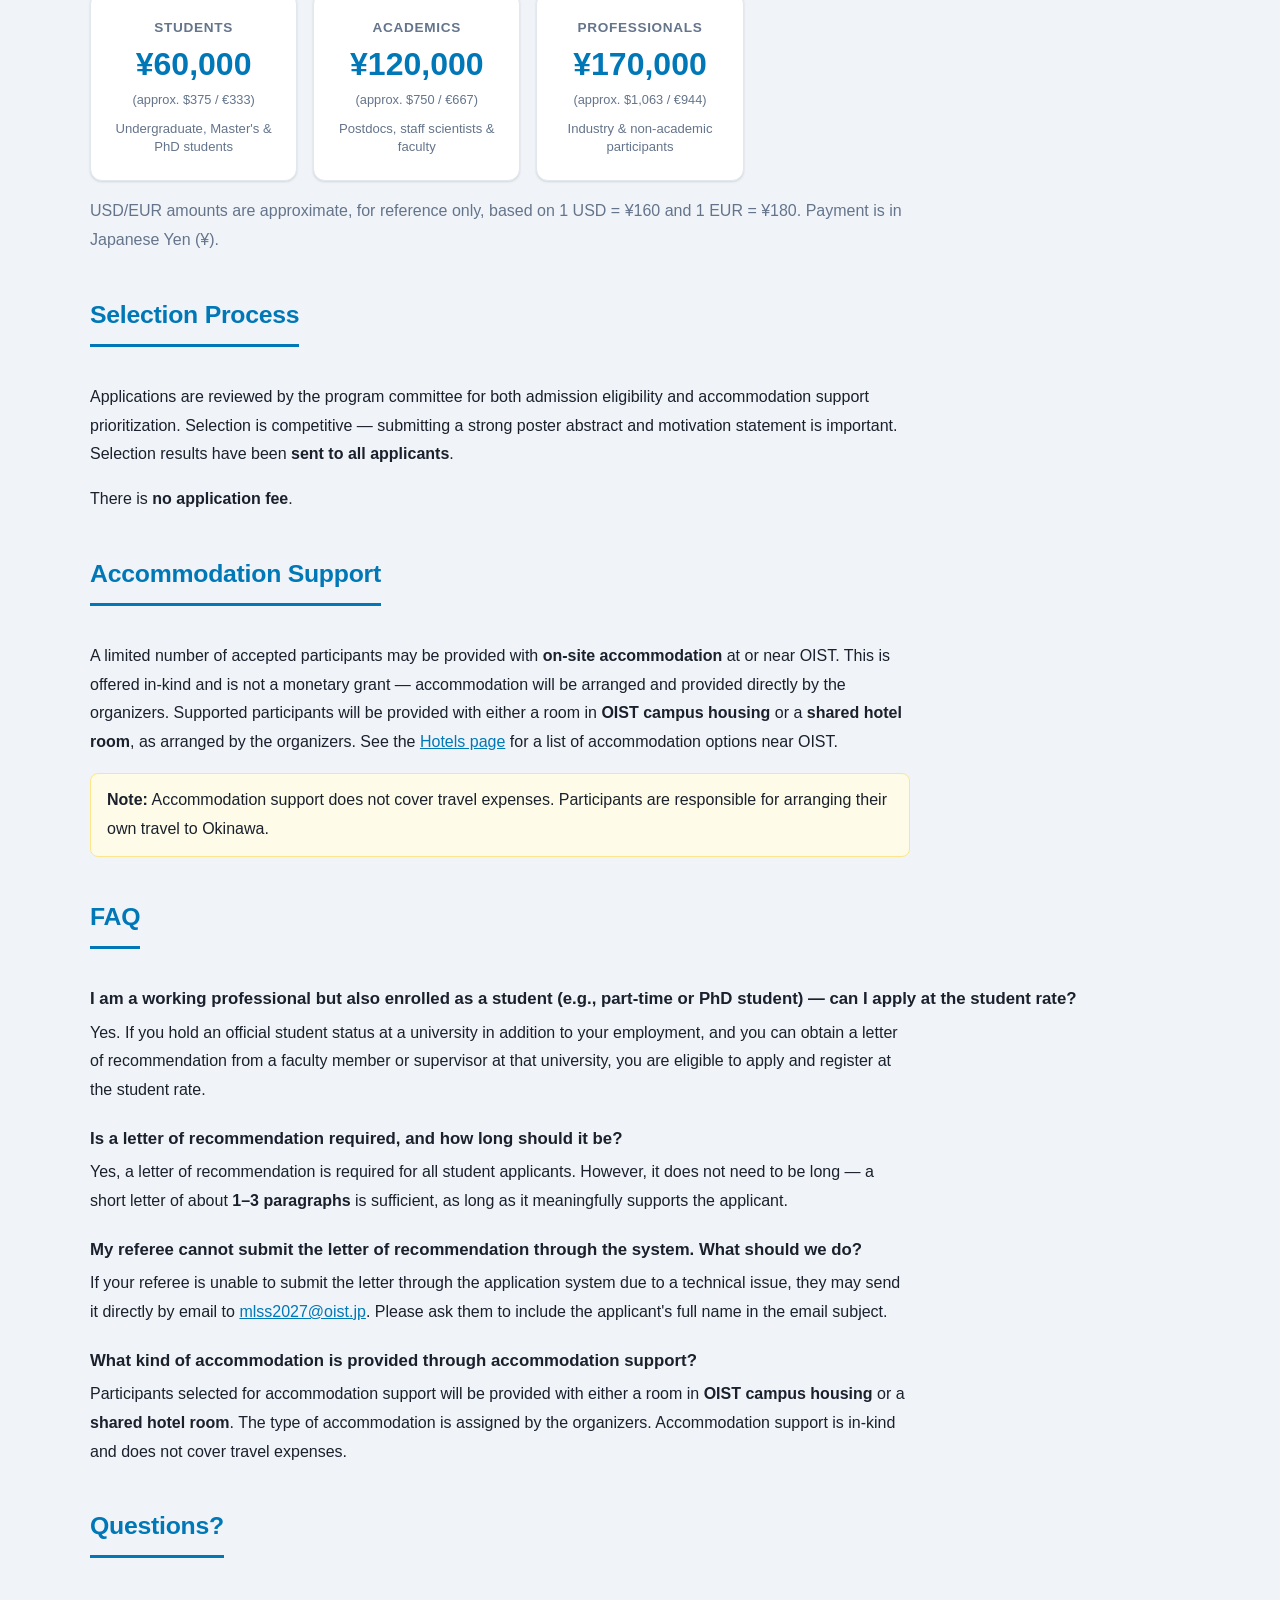
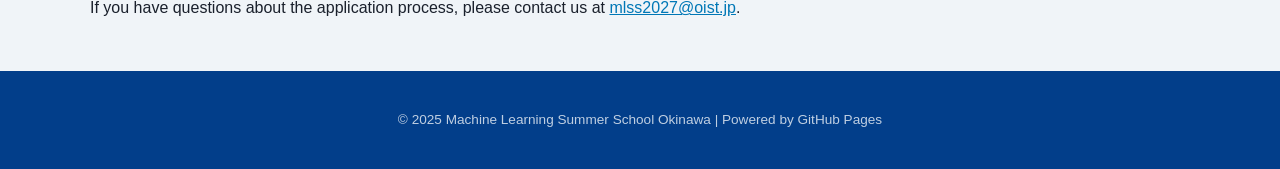
==== commit 68031299: "Mark selection results notification as sent; set registration opening to AoE Co-Authored-By: Claude " ====
--- a/application.html
+++ b/application.html
@@ -91,7 +91,7 @@
       <h2>Important Dates</h2>
       <p>All deadlines are <strong>Anywhere on Earth (AoE, UTC−12)</strong> unless otherwise noted.</p>
       <p class="app-update">
-        <strong>Update (October 30, 2026):</strong> The notification of selection results has been rescheduled to <strong>November 5, 2026 (AoE)</strong>, and registration is now expected to open by <strong>November 15, 2026</strong>.
+        <strong>Update (October 30, 2026):</strong> The notification of selection results has been rescheduled to <strong>November 5, 2026 (AoE)</strong>, and registration is now expected to open by <strong>November 15, 2026 (AoE)</strong>.
       </p>
       <table class="app-table">
         <thead>
@@ -101,8 +101,8 @@
           <tr><td>Applications Open</td><td>August 1, 2026</td></tr>
           <tr class="date-passed"><td>Poster Abstract Deadline (official application deadline)</td><td><s>September 30, 2026</s> <span class="passed-badge">Passed</span></td></tr>
           <tr class="date-passed"><td>CV &amp; References Due / OpenReview Submission Site Closes</td><td><s>October 10, 2026</s> <span class="passed-badge">Passed</span></td></tr>
-          <tr class="date-updated"><td>Notification of Selection Results</td><td><s>November 1, 2026 (23:00 UTC)</s> <strong>November 5, 2026 (AoE)</strong> <span class="updated-badge">Updated</span></td></tr>
-          <tr class="date-updated"><td>Registration Opens</td><td><s>November 10, 2026 (10:00 JST)</s> <strong>Expected by November 15, 2026</strong> <span class="updated-badge">Updated</span></td></tr>
+          <tr class="date-passed"><td>Notification of Selection Results</td><td>November 5, 2026 (AoE) <span class="passed-badge">Sent</span></td></tr>
+          <tr class="date-updated"><td>Registration Opens</td><td><s>November 10, 2026 (10:00 JST)</s> <strong>Expected by November 15, 2026 (AoE)</strong> <span class="updated-badge">Updated</span></td></tr>
           <tr><td>Registration Fee Payment Deadline</td><td>November 30, 2026 (AoE)</td></tr>
         </tbody>
       </table>
@@ -217,7 +217,7 @@
       <p>
         Applications are reviewed by the program committee for both admission eligibility and accommodation support prioritization.
         Selection is competitive — submitting a strong poster abstract and motivation statement is important.
-        Applicants will be notified of the selection results by <strong>November 5, 2026 (AoE)</strong>.
+        Selection results have been <strong>sent to all applicants</strong>.
       </p>
       <p>
         There is <strong>no application fee</strong>.
